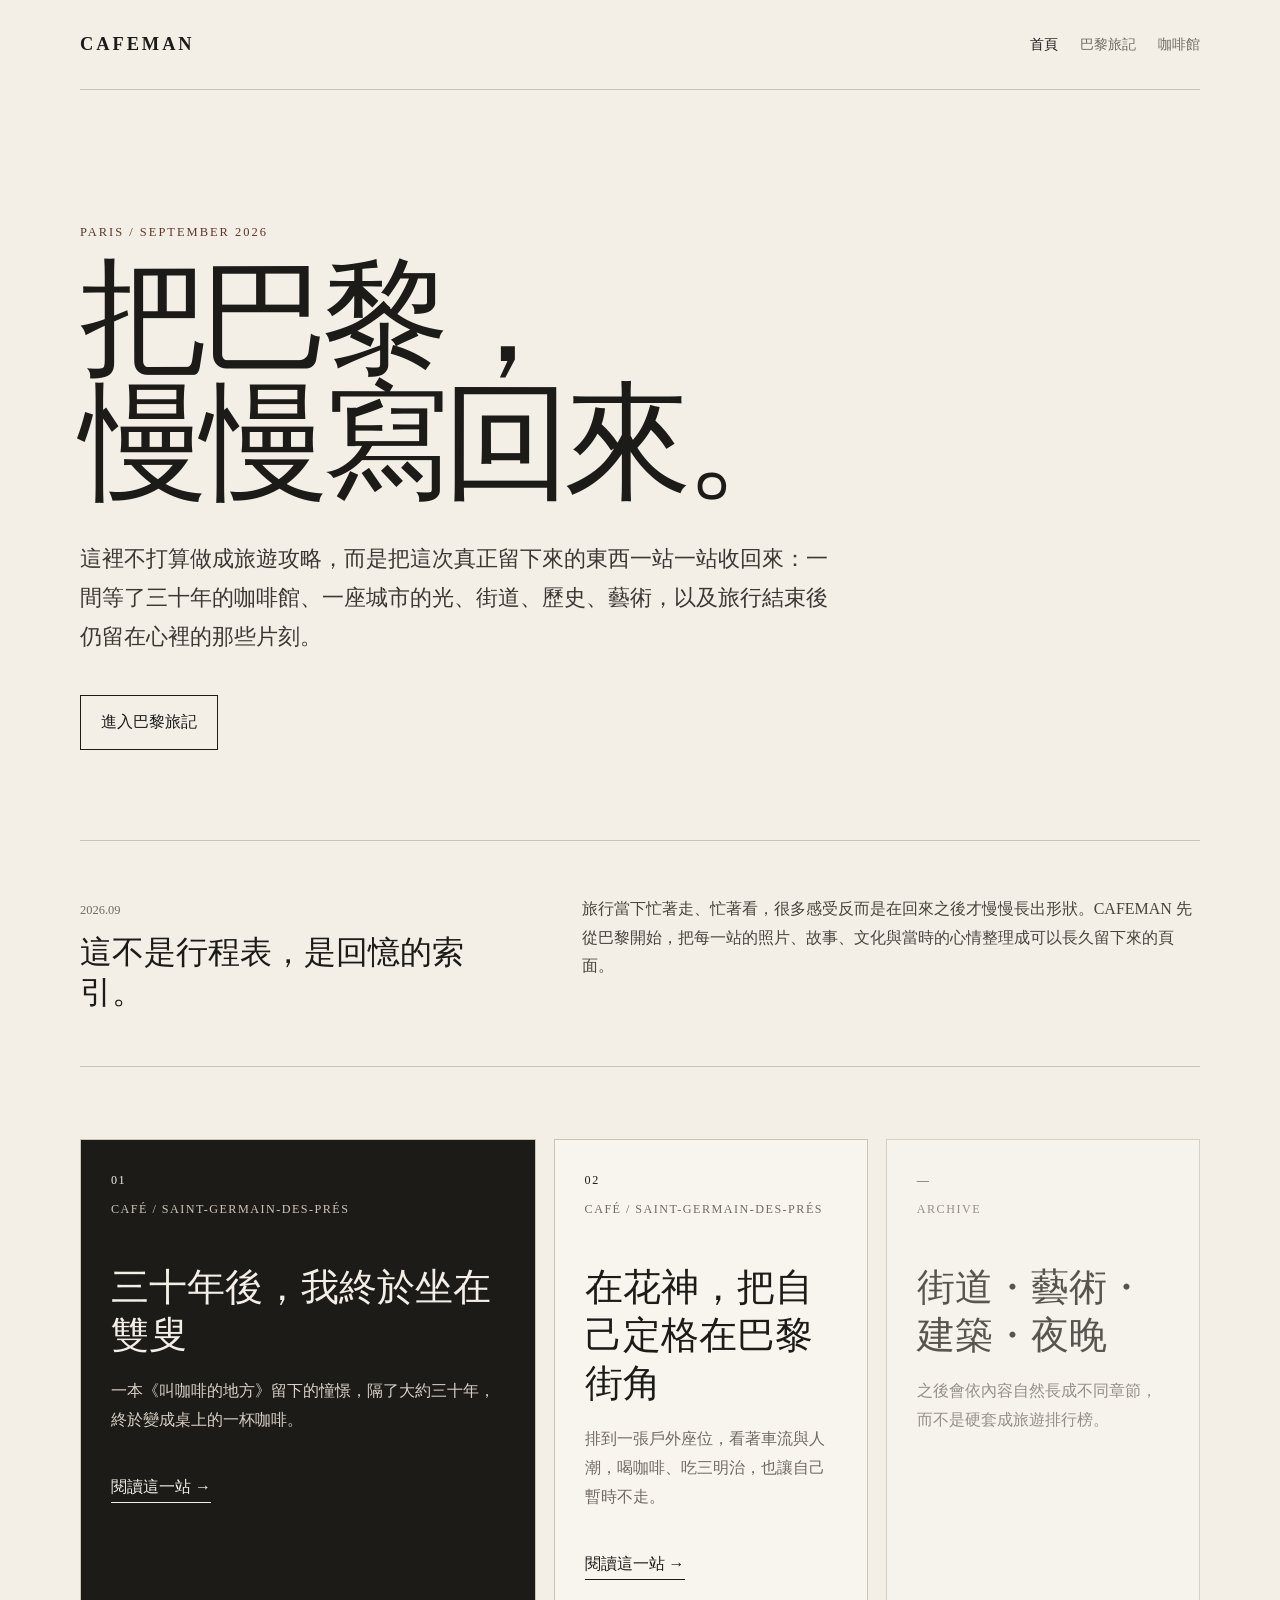
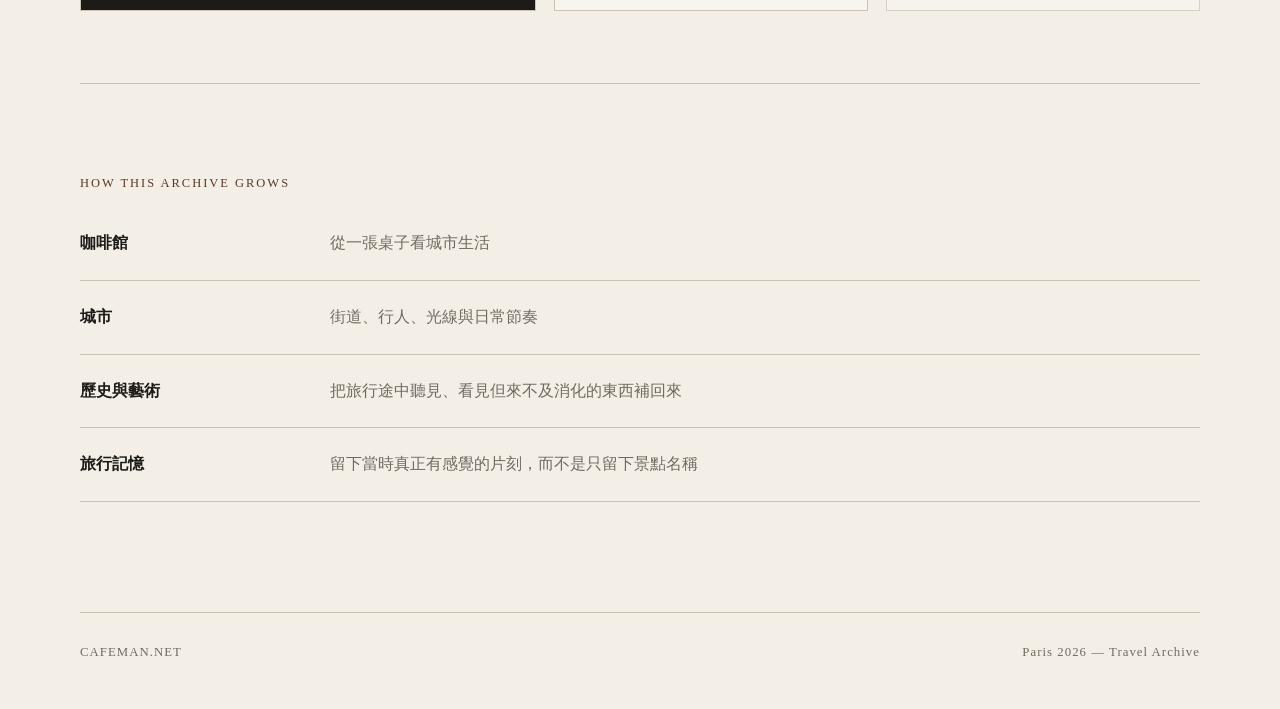
==== index.html @ 371e1c4b "Add Cafe de Flore to home" ====
<!doctype html>
<html lang="zh-Hant">
<head>
  <meta charset="utf-8">
  <meta name="viewport" content="width=device-width,initial-scale=1">
  <meta name="description" content="CAFEMAN｜Paris 2026：把這次巴黎旅程慢慢整理成一座可以回去重看的城市記憶。">
  <title>CAFEMAN｜Paris 2026</title>
  <link rel="stylesheet" href="styles.css">
</head>
<body>
<header class="site-header">
  <a class="brand" href="index.html">CAFEMAN</a>
  <nav>
    <a href="index.html" aria-current="page">首頁</a>
    <a href="paris/index.html">巴黎旅記</a>
    <a href="culture/index.html">咖啡館</a>
  </nav>
</header>

<main>
  <section class="paris-hero">
    <p class="eyebrow">Paris / September 2026</p>
    <h1>把巴黎，<br>慢慢寫回來。</h1>
    <p class="lede">這裡不打算做成旅遊攻略，而是把這次真正留下來的東西一站一站收回來：一間等了三十年的咖啡館、一座城市的光、街道、歷史、藝術，以及旅行結束後仍留在心裡的那些片刻。</p>
    <div class="hero-actions">
      <a class="button" href="paris/index.html">進入巴黎旅記</a>
    </div>
  </section>

  <section class="manifesto">
    <div>
      <span class="section-no">2026.09</span>
      <h2>這不是行程表，是回憶的索引。</h2>
    </div>
    <p>旅行當下忙著走、忙著看，很多感受反而是在回來之後才慢慢長出形狀。CAFEMAN 先從巴黎開始，把每一站的照片、故事、文化與當時的心情整理成可以長久留下來的頁面。</p>
  </section>

  <section class="journey-grid">
    <a class="journey-card featured" href="culture/les-deux-magots/index.html">
      <span class="journey-no">01</span>
      <span class="journey-type">Café / Saint-Germain-des-Prés</span>
      <h3>三十年後，我終於坐在雙叟</h3>
      <p>一本《叫咖啡的地方》留下的憧憬，隔了大約三十年，終於變成桌上的一杯咖啡。</p>
      <span class="journey-link">閱讀這一站 →</span>
    </a>

    <a class="journey-card" href="culture/cafe-de-flore/index.html">
      <span class="journey-no">02</span>
      <span class="journey-type">Café / Saint-Germain-des-Prés</span>
      <h3>在花神，把自己定格在巴黎街角</h3>
      <p>排到一張戶外座位，看著車流與人潮，喝咖啡、吃三明治，也讓自己暫時不走。</p>
      <span class="journey-link">閱讀這一站 →</span>
    </a>

    <div class="journey-card pending">
      <span class="journey-no">—</span>
      <span class="journey-type">Archive</span>
      <h3>街道・藝術・建築・夜晚</h3>
      <p>之後會依內容自然長成不同章節，而不是硬套成旅遊排行榜。</p>
    </div>
  </section>

  <section class="paris-index-preview">
    <p class="eyebrow">How this archive grows</p>
    <div class="preview-row">
      <strong>咖啡館</strong><span>從一張桌子看城市生活</span>
    </div>
    <div class="preview-row">
      <strong>城市</strong><span>街道、行人、光線與日常節奏</span>
    </div>
    <div class="preview-row">
      <strong>歷史與藝術</strong><span>把旅行途中聽見、看見但來不及消化的東西補回來</span>
    </div>
    <div class="preview-row">
      <strong>旅行記憶</strong><span>留下當時真正有感覺的片刻，而不是只留下景點名稱</span>
    </div>
  </section>
</main>

<footer>
  <span>CAFEMAN.NET</span>
  <span>Paris 2026 — Travel Archive</span>
</footer>
</body>
</html>
---- styles.css ----
:root{
  --paper:#f3efe7;
  --ink:#1d1b18;
  --soft:#716b62;
  --line:#cbc3b6;
  --accent:#5b3827;
  --card:#f8f5ef;
  --max:1120px;
}
*{box-sizing:border-box}
html{scroll-behavior:smooth}
body{
  margin:0;
  background:var(--paper);
  color:var(--ink);
  font-family:"Noto Serif TC","PingFang TC","Microsoft JhengHei",serif;
  line-height:1.8;
}
a{color:inherit}
.site-header{
  width:min(calc(100% - 40px),var(--max));
  margin:0 auto;
  padding:28px 0;
  display:flex;
  justify-content:space-between;
  align-items:center;
  border-bottom:1px solid var(--line);
}
.brand{
  font-family:Georgia,"Times New Roman",serif;
  font-weight:700;
  letter-spacing:.16em;
  text-decoration:none;
  font-size:1.15rem;
}
nav{display:flex;gap:22px;flex-wrap:wrap}
nav a{
  color:var(--soft);
  text-decoration:none;
  font-size:.9rem;
}
nav a:hover,nav a[aria-current="page"]{color:var(--ink)}
main{
  width:min(calc(100% - 40px),var(--max));
  margin:0 auto;
}
.hero,.page-intro{
  padding:110px 0 92px;
  max-width:880px;
}
.eyebrow,.kicker{
  font-family:Georgia,"Times New Roman",serif;
  text-transform:uppercase;
  letter-spacing:.16em;
  font-size:.78rem;
  color:var(--accent);
}
h1,h2,h3{font-weight:500;line-height:1.25;margin-top:0}
h1{font-size:clamp(3rem,8vw,6.8rem);letter-spacing:-.04em;margin-bottom:28px}
.page-intro h1{font-size:clamp(2.8rem,7vw,5.6rem)}
.lede{
  max-width:760px;
  font-size:clamp(1.05rem,2vw,1.35rem);
  color:#3b3732;
}
.hero-actions{margin-top:38px}
.button{
  display:inline-block;
  padding:12px 20px;
  border:1px solid var(--ink);
  text-decoration:none;
  transition:.2s ease;
}
.button:hover{background:var(--ink);color:var(--paper)}
.manifesto{
  border-top:1px solid var(--line);
  border-bottom:1px solid var(--line);
  padding:54px 0;
  display:grid;
  grid-template-columns:1fr 1.4fr;
  gap:60px;
  align-items:start;
}
.section-no{font-family:Georgia,serif;color:var(--soft);font-size:.78rem}
.manifesto h2{font-size:2rem;margin:.5rem 0 0}
.manifesto p{margin:0;color:#49443e}
.feature-grid{
  display:grid;
  grid-template-columns:repeat(3,1fr);
  gap:18px;
  padding:64px 0 100px;
}
.feature{
  background:var(--card);
  border:1px solid var(--line);
  padding:30px;
  min-height:260px;
}
.feature h3{font-size:1.6rem}
.feature p{color:var(--soft)}
.feature a{text-decoration:none;border-bottom:1px solid currentColor}
.feature.muted{opacity:.68}
.journal-note{
  border-left:3px solid var(--accent);
  padding:4px 0 4px 22px;
  max-width:860px;
  margin-bottom:54px;
  color:#49443e;
}
.visit-list{border-top:1px solid var(--line)}
.visit-card{
  padding:46px 0;
  border-bottom:1px solid var(--line);
}
.visit-meta,.visit-details{
  display:flex;
  gap:18px;
  flex-wrap:wrap;
  color:var(--soft);
  font-size:.82rem;
  letter-spacing:.04em;
}
.visit-card h2{
  max-width:850px;
  font-size:clamp(1.8rem,4vw,3rem);
  margin:15px 0 14px;
}
.visit-card>p{max-width:760px;color:#45403a}
.visit-details{margin-top:22px}
.article-template{padding:90px 0}
.article-template h2{font-size:2.4rem;max-width:700px}
.template-grid{
  margin-top:34px;
  display:grid;
  grid-template-columns:repeat(3,1fr);
  gap:1px;
  background:var(--line);
  border:1px solid var(--line);
}
.template-grid>div{
  background:var(--paper);
  padding:24px;
  display:flex;
  flex-direction:column;
  gap:8px;
}
.template-grid span{color:var(--soft);font-size:.92rem}
footer{
  width:min(calc(100% - 40px),var(--max));
  margin:0 auto;
  border-top:1px solid var(--line);
  padding:28px 0 45px;
  display:flex;
  justify-content:space-between;
  color:var(--soft);
  font-size:.8rem;
  letter-spacing:.08em;
}
@media(max-width:760px){
  .site-header{align-items:flex-start;gap:18px;flex-direction:column}
  nav{gap:14px}
  .hero,.page-intro{padding:72px 0 58px}
  .manifesto{grid-template-columns:1fr;gap:22px}
  .feature-grid,.template-grid{grid-template-columns:1fr}
  footer{gap:10px;flex-direction:column}
}
/* Longform café stories */
.featured-visit h2 a{text-decoration:none}
.read-more{display:inline-block;margin-top:20px;text-decoration:none;border-bottom:1px solid currentColor}
.article-main{max-width:var(--max)}
.longform{padding-bottom:80px}
.article-hero{padding:90px 0 54px;max-width:900px}
.article-hero h1{font-size:clamp(3rem,8vw,6rem);margin:8px 0 26px}
.article-deck{font-size:clamp(1.1rem,2.4vw,1.5rem);max-width:780px;color:#3d3832}
.article-meta{display:flex;gap:18px;flex-wrap:wrap;color:var(--soft);font-size:.82rem;margin-top:28px}
.article-photo{margin:42px 0}
.article-photo img{width:100%;display:block;border:1px solid var(--line);background:#ddd8cf}
.hero-photo{max-width:820px}
.coffee-photo{max-width:620px;margin-left:auto;margin-right:auto}
.article-photo figcaption{font-size:.82rem;color:var(--soft);margin-top:10px}
.article-body{max-width:760px;margin:0 auto;padding:40px 0}
.article-body p{font-size:1.08rem;margin:0 0 1.6em}
.article-body .dropcap:first-letter{float:left;font-size:4.5rem;line-height:.78;padding:.12em .12em 0 0;font-family:Georgia,serif;color:var(--accent)}
.article-body h2{font-size:clamp(2rem,4vw,3rem);margin:2.3em 0 .7em}
.article-body blockquote{margin:56px 0;padding:24px 0;border-top:1px solid var(--line);border-bottom:1px solid var(--line)}
.article-body blockquote p{font-size:clamp(1.5rem,4vw,2.4rem);line-height:1.45;margin:0;color:var(--accent)}
.closing{margin-top:58px!important;padding-top:34px;border-top:1px solid var(--line);font-size:1.18rem!important}
.place-note{max-width:900px;margin:50px auto 0;padding:34px;border:1px solid var(--line);background:var(--card)}
.place-note-grid{display:grid;grid-template-columns:repeat(2,1fr);gap:1px;background:var(--line);border:1px solid var(--line);margin-top:20px}
.place-note-grid>div{background:var(--card);padding:18px;display:flex;flex-direction:column;gap:5px}
.place-note-grid span,.source-note{color:var(--soft);font-size:.88rem}
.article-nav{max-width:900px;margin:42px auto 0}
.article-nav a{text-decoration:none;border-bottom:1px solid currentColor}
@media(max-width:760px){
 .article-hero{padding:64px 0 38px}
 .article-body{padding-top:18px}
 .place-note{padding:22px}
 .place-note-grid{grid-template-columns:1fr}
}

/* Paris 2026 travel archive */
.paris-hero{padding:118px 0 90px;max-width:960px}
.paris-hero h1{font-size:clamp(3.6rem,10vw,8rem);line-height:.98;letter-spacing:-.055em;margin:10px 0 34px}
.journey-grid{display:grid;grid-template-columns:1.45fr 1fr 1fr;gap:18px;padding:72px 0}
.journey-card{display:block;min-height:330px;padding:30px;border:1px solid var(--line);background:var(--card);text-decoration:none}
.journey-card.featured{background:var(--ink);color:var(--paper)}
.journey-card.pending{opacity:.72}
.journey-no,.journey-type{display:block;font-size:.76rem;letter-spacing:.12em;text-transform:uppercase}
.journey-type{margin-top:8px;color:var(--soft)}
.journey-card.featured .journey-type{color:#cfc6b9}
.journey-card h3{font-size:clamp(1.7rem,3vw,2.65rem);margin:42px 0 18px}
.journey-card p{color:var(--soft)}
.journey-card.featured p{color:#d9d1c6}
.journey-link{display:inline-block;margin-top:22px;border-bottom:1px solid currentColor}
.paris-index-preview{padding:76px 0 110px;border-top:1px solid var(--line)}
.preview-row{display:grid;grid-template-columns:220px 1fr;gap:30px;padding:22px 0;border-bottom:1px solid var(--line)}
.preview-row span{color:var(--soft)}
.trip-note{display:grid;grid-template-columns:180px 1fr;gap:36px;padding:34px 0 58px;border-top:1px solid var(--line)}
.trip-year{font:700 3rem/1 Georgia,serif;color:var(--accent)}
.trip-note p{margin:0;max-width:700px;color:#49443e}
.paris-stops{border-top:1px solid var(--line)}
.stop-card{padding:52px 0;border-bottom:1px solid var(--line)}
.stop-card.waiting{opacity:.62}
.stop-topline,.stop-tags{display:flex;gap:16px;flex-wrap:wrap;color:var(--soft);font-size:.78rem;letter-spacing:.08em}
.stop-card h2{font-size:clamp(2rem,5vw,4rem);margin:18px 0}
.stop-card h2 a{text-decoration:none}
.stop-card p{max-width:760px;color:#49443e}
.stop-tags{margin-top:22px}
.archive-axis{padding:90px 0}
.axis-grid{margin-top:30px;display:grid;grid-template-columns:repeat(2,1fr);gap:1px;background:var(--line);border:1px solid var(--line)}
.axis-grid>div{background:var(--paper);padding:26px;display:flex;flex-direction:column;gap:9px}
.axis-grid span{color:var(--soft);font-size:.92rem}
.article-nav{display:flex;justify-content:space-between;gap:20px;flex-wrap:wrap}
@media(max-width:760px){
 .paris-hero{padding:76px 0 58px}
 .journey-grid{grid-template-columns:1fr}
 .journey-card{min-height:auto}
 .preview-row,.trip-note{grid-template-columns:1fr;gap:8px}
 .axis-grid{grid-template-columns:1fr}
}

/* Les Deux Magots — editorial photo essay */
.story-hero{margin:18px 0 74px}
.story-hero img,.story-photo img,.story-pair img{
  width:100%;
  display:block;
  border:1px solid var(--line);
  background:#ddd8cf;
}
.story-hero img{aspect-ratio:16/9;object-fit:cover}
.story-hero figcaption,.story-photo figcaption,.story-pair figcaption{
  margin-top:10px;
  color:var(--soft);
  font-size:.82rem;
  line-height:1.65;
}
.story-photo{margin:58px -70px}
.story-photo.centered{max-width:800px;margin:58px auto}
.story-photo.portrait{max-width:590px;margin:58px auto}
.story-pair{
  display:grid;
  grid-template-columns:1fr 1fr;
  gap:20px;
  margin:62px -110px;
}
.story-pair figure{margin:0}
.story-pair img{height:100%;max-height:620px;object-fit:cover}
@media(max-width:980px){
  .story-photo,.story-pair{margin-left:0;margin-right:0}
}
@media(max-width:760px){
  .story-hero{margin:8px 0 48px}
  .story-hero img{aspect-ratio:auto}
  .story-photo,.story-photo.centered,.story-photo.portrait{margin:42px 0;max-width:none}
  .story-pair{grid-template-columns:1fr;gap:34px;margin:46px 0}
  .story-pair img{height:auto;max-height:none}
}
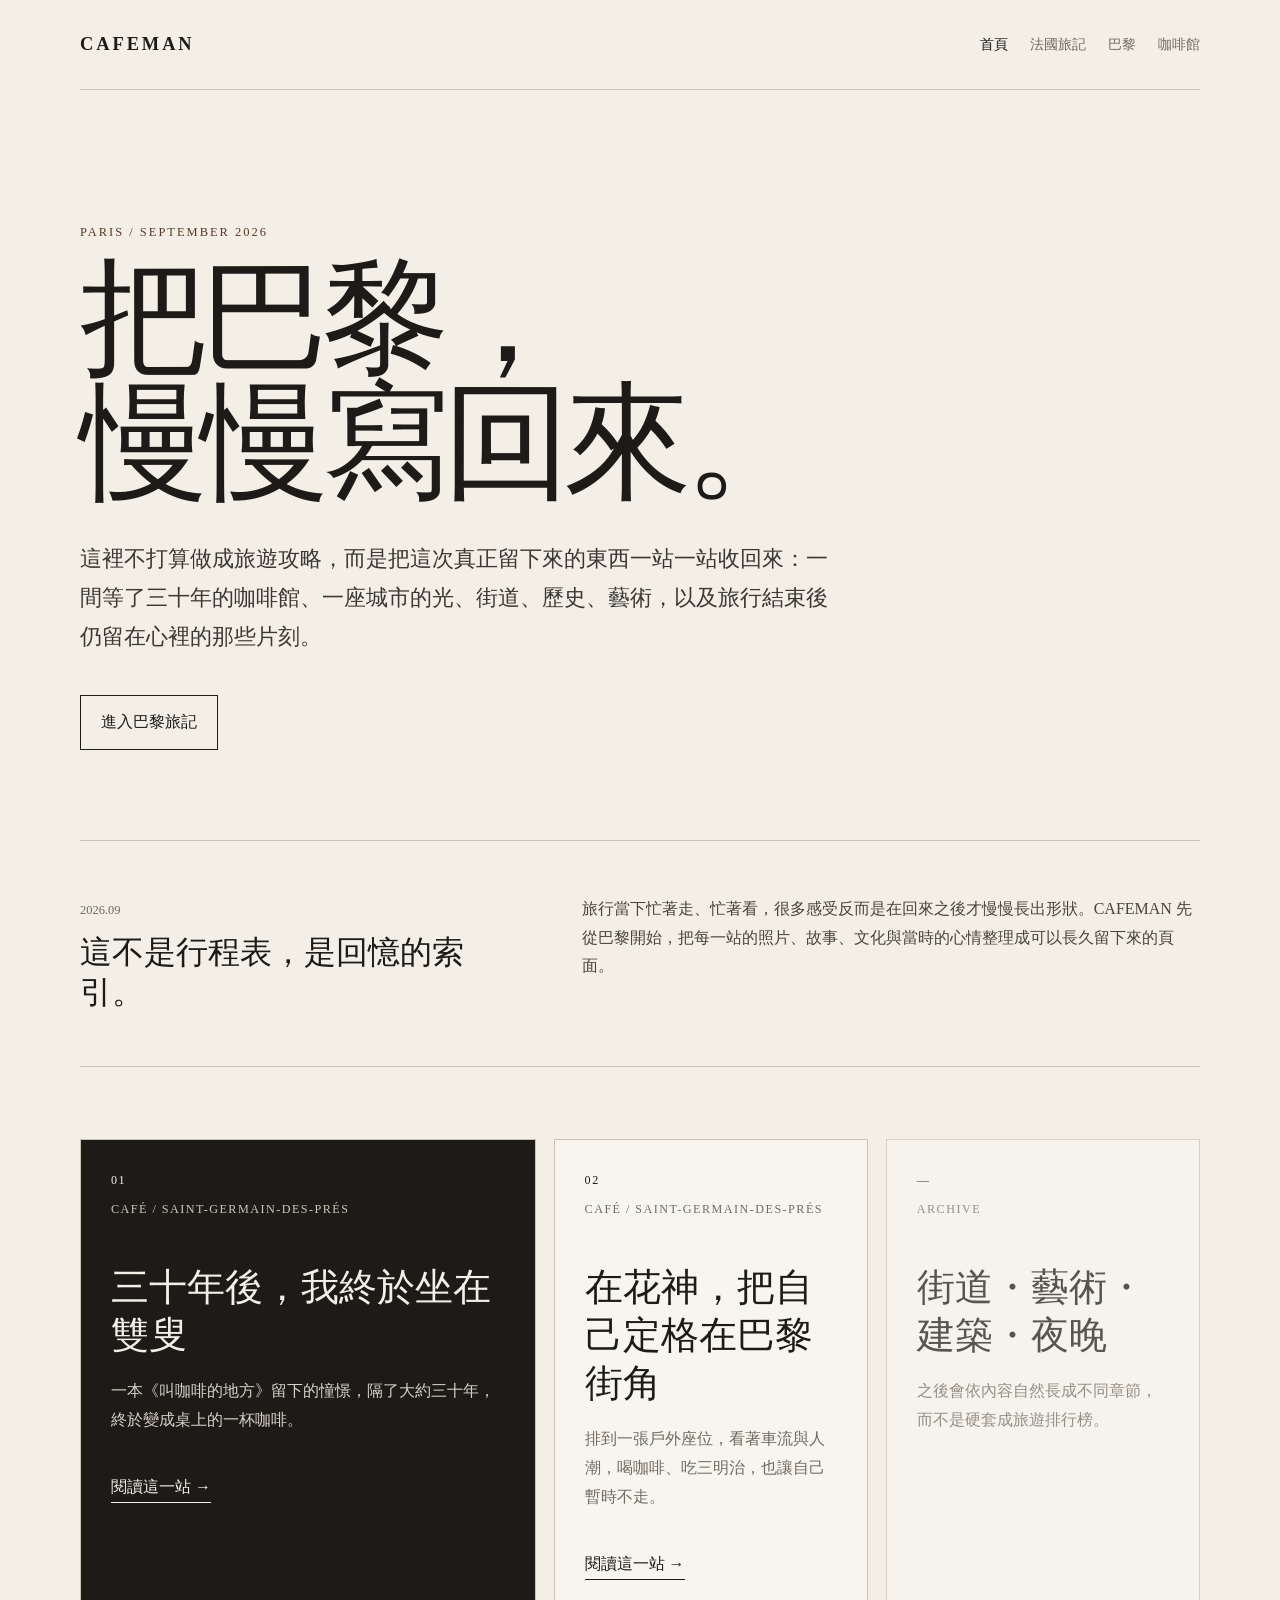
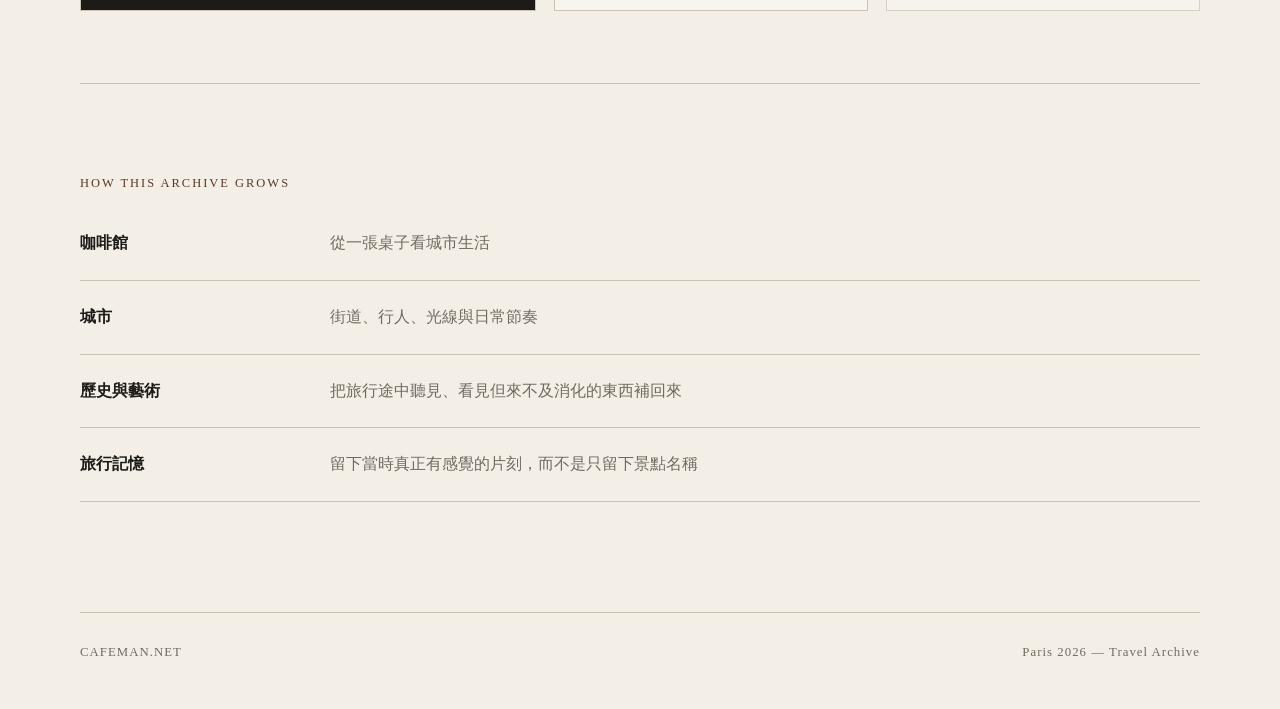
==== commit 14ec8ce9: "Add France travel navigation" ====
--- a/index.html
+++ b/index.html
@@ -12,7 +12,8 @@
   <a class="brand" href="index.html">CAFEMAN</a>
   <nav>
     <a href="index.html" aria-current="page">首頁</a>
-    <a href="paris/index.html">巴黎旅記</a>
+    <a href="france/index.html">法國旅記</a>
+    <a href="paris/index.html">巴黎</a>
     <a href="culture/index.html">咖啡館</a>
   </nav>
 </header>
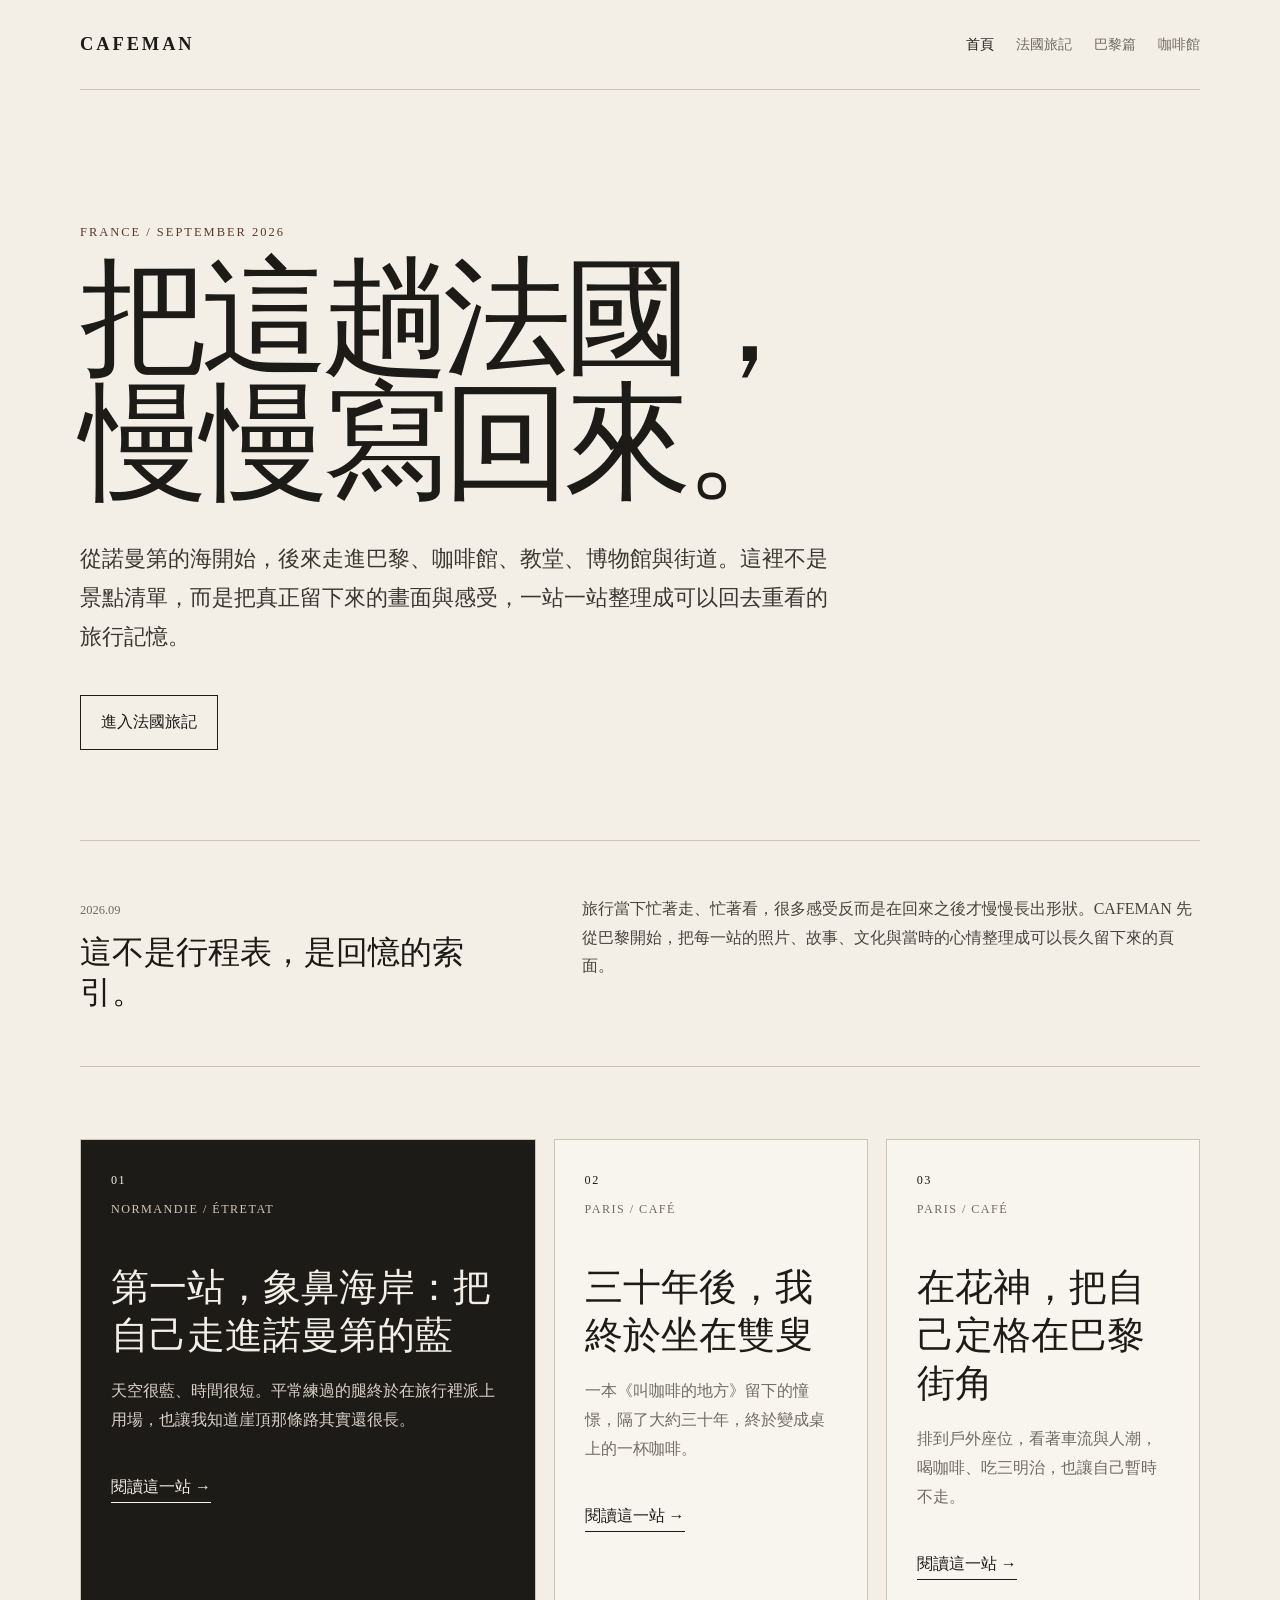
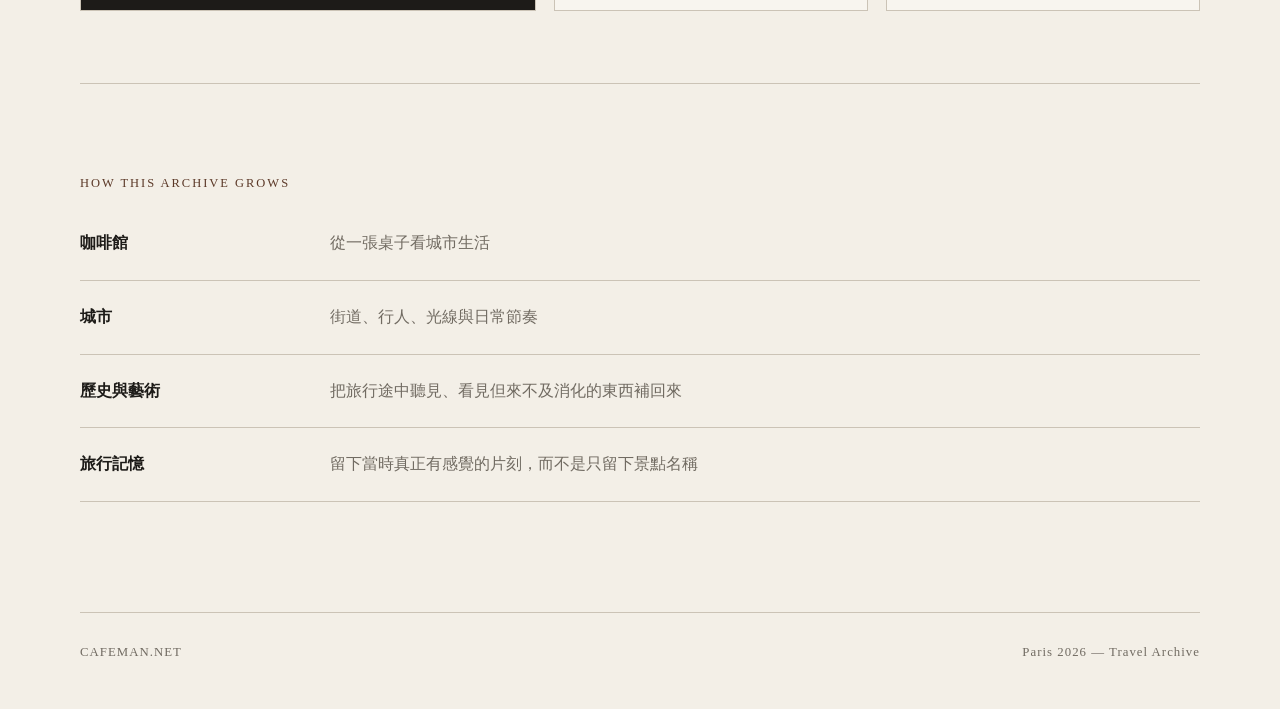
==== commit 6703ff4a: "Refocus home on France 2026 archive" ====
--- a/index.html
+++ b/index.html
@@ -3,8 +3,8 @@
 <head>
   <meta charset="utf-8">
   <meta name="viewport" content="width=device-width,initial-scale=1">
-  <meta name="description" content="CAFEMAN｜Paris 2026：把這次巴黎旅程慢慢整理成一座可以回去重看的城市記憶。">
-  <title>CAFEMAN｜Paris 2026</title>
+  <meta name="description" content="CAFEMAN｜France 2026：從諾曼第到巴黎，把這趟法國旅行的景色、咖啡館、歷史與心情一站一站寫回來。">
+  <title>CAFEMAN｜France 2026</title>
   <link rel="stylesheet" href="styles.css">
 </head>
 <body>
@@ -13,18 +13,18 @@
   <nav>
     <a href="index.html" aria-current="page">首頁</a>
     <a href="france/index.html">法國旅記</a>
-    <a href="paris/index.html">巴黎</a>
+    <a href="paris/index.html">巴黎篇</a>
     <a href="culture/index.html">咖啡館</a>
   </nav>
 </header>
 
 <main>
   <section class="paris-hero">
-    <p class="eyebrow">Paris / September 2026</p>
-    <h1>把巴黎，<br>慢慢寫回來。</h1>
-    <p class="lede">這裡不打算做成旅遊攻略，而是把這次真正留下來的東西一站一站收回來：一間等了三十年的咖啡館、一座城市的光、街道、歷史、藝術，以及旅行結束後仍留在心裡的那些片刻。</p>
+    <p class="eyebrow">France / September 2026</p>
+    <h1>把這趟法國，<br>慢慢寫回來。</h1>
+    <p class="lede">從諾曼第的海開始，後來走進巴黎、咖啡館、教堂、博物館與街道。這裡不是景點清單，而是把真正留下來的畫面與感受，一站一站整理成可以回去重看的旅行記憶。</p>
     <div class="hero-actions">
-      <a class="button" href="paris/index.html">進入巴黎旅記</a>
+      <a class="button" href="france/index.html">進入法國旅記</a>
     </div>
   </section>
 
@@ -37,28 +37,29 @@
   </section>
 
   <section class="journey-grid">
-    <a class="journey-card featured" href="culture/les-deux-magots/index.html">
+    <a class="journey-card featured" href="france/etretat/index.html">
       <span class="journey-no">01</span>
-      <span class="journey-type">Café / Saint-Germain-des-Prés</span>
+      <span class="journey-type">Normandie / Étretat</span>
+      <h3>第一站，象鼻海岸：把自己走進諾曼第的藍</h3>
+      <p>天空很藍、時間很短。平常練過的腿終於在旅行裡派上用場，也讓我知道崖頂那條路其實還很長。</p>
+      <span class="journey-link">閱讀這一站 →</span>
+    </a>
+
+    <a class="journey-card" href="culture/les-deux-magots/index.html">
+      <span class="journey-no">02</span>
+      <span class="journey-type">Paris / Café</span>
       <h3>三十年後，我終於坐在雙叟</h3>
       <p>一本《叫咖啡的地方》留下的憧憬，隔了大約三十年，終於變成桌上的一杯咖啡。</p>
       <span class="journey-link">閱讀這一站 →</span>
     </a>
 
     <a class="journey-card" href="culture/cafe-de-flore/index.html">
-      <span class="journey-no">02</span>
-      <span class="journey-type">Café / Saint-Germain-des-Prés</span>
+      <span class="journey-no">03</span>
+      <span class="journey-type">Paris / Café</span>
       <h3>在花神，把自己定格在巴黎街角</h3>
-      <p>排到一張戶外座位，看著車流與人潮，喝咖啡、吃三明治，也讓自己暫時不走。</p>
+      <p>排到戶外座位，看著車流與人潮，喝咖啡、吃三明治，也讓自己暫時不走。</p>
       <span class="journey-link">閱讀這一站 →</span>
     </a>
-
-    <div class="journey-card pending">
-      <span class="journey-no">—</span>
-      <span class="journey-type">Archive</span>
-      <h3>街道・藝術・建築・夜晚</h3>
-      <p>之後會依內容自然長成不同章節，而不是硬套成旅遊排行榜。</p>
-    </div>
   </section>
 
   <section class="paris-index-preview">
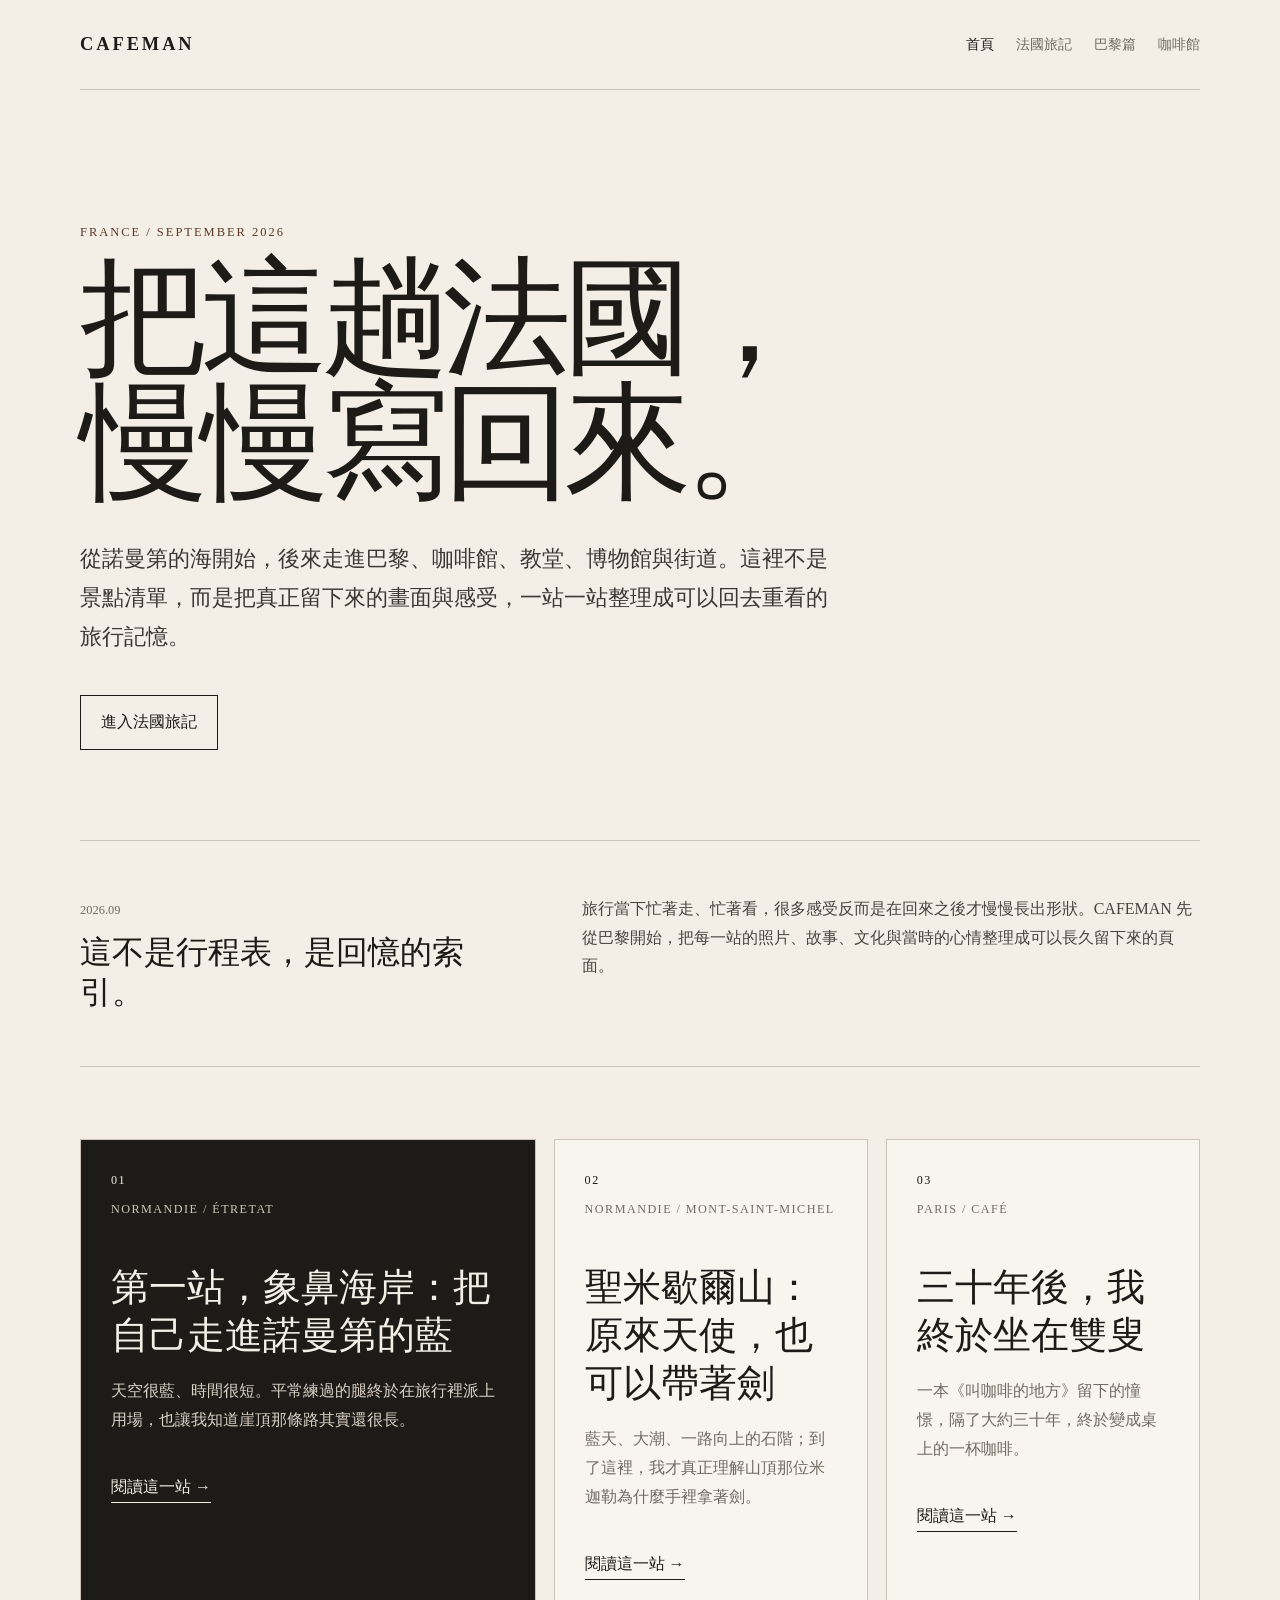
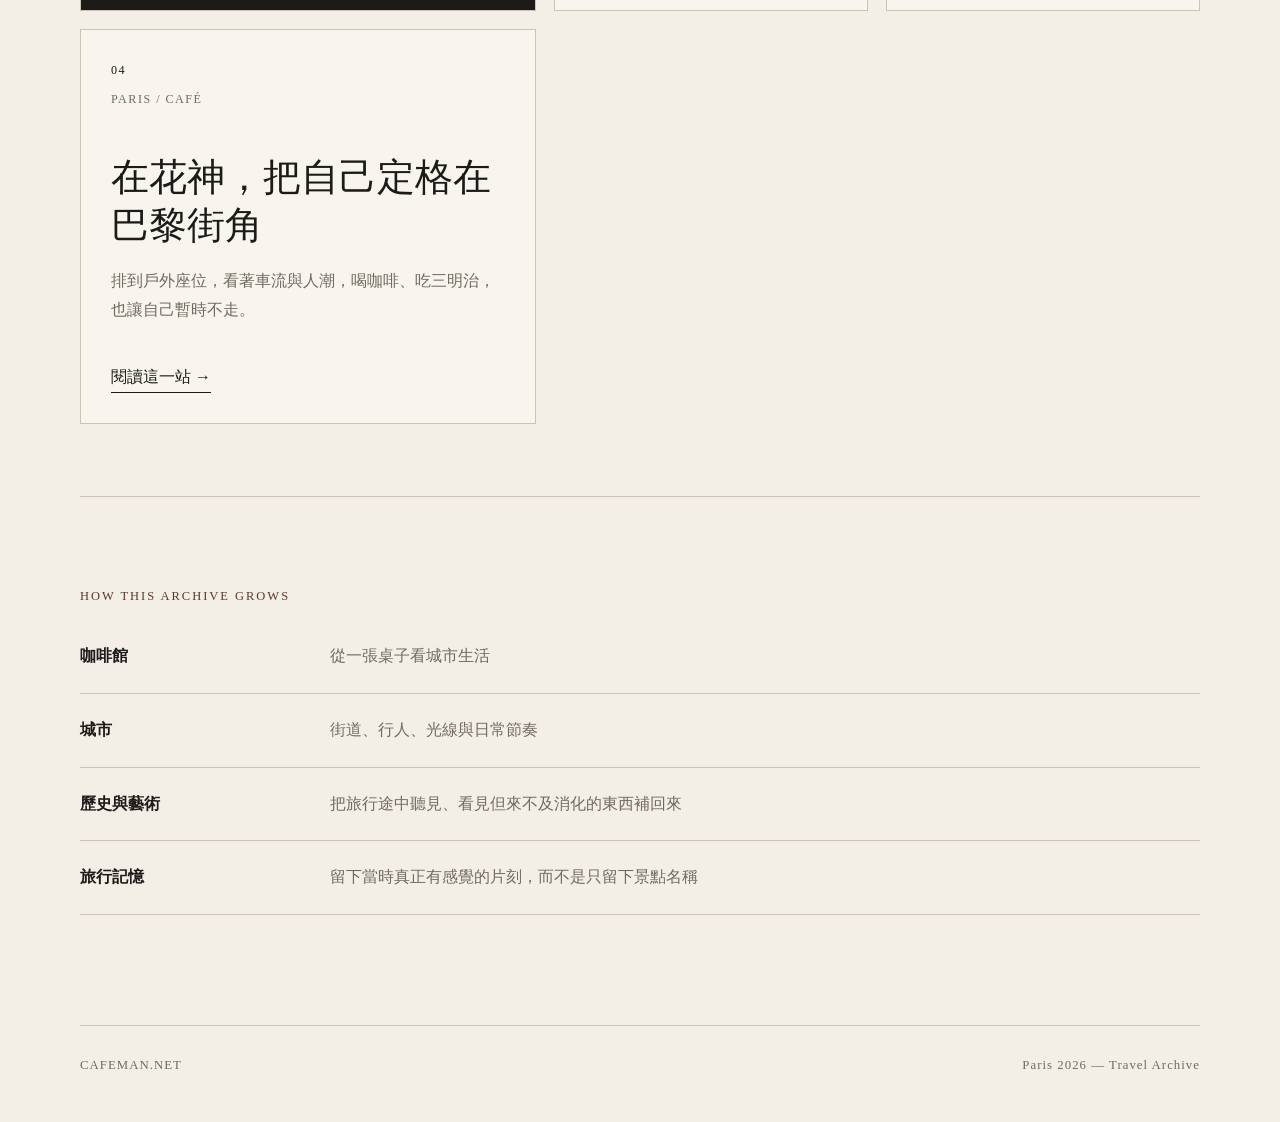
==== commit d3e56df7: "Add Mont Saint-Michel to home" ====
--- a/index.html
+++ b/index.html
@@ -45,8 +45,16 @@
       <span class="journey-link">閱讀這一站 →</span>
     </a>
 
+    <a class="journey-card" href="france/mont-saint-michel/index.html">
+      <span class="journey-no">02</span>
+      <span class="journey-type">Normandie / Mont-Saint-Michel</span>
+      <h3>聖米歇爾山：原來天使，也可以帶著劍</h3>
+      <p>藍天、大潮、一路向上的石階；到了這裡，我才真正理解山頂那位米迦勒為什麼手裡拿著劍。</p>
+      <span class="journey-link">閱讀這一站 →</span>
+    </a>
+
     <a class="journey-card" href="culture/les-deux-magots/index.html">
-      <span class="journey-no">02</span>
+      <span class="journey-no">03</span>
       <span class="journey-type">Paris / Café</span>
       <h3>三十年後，我終於坐在雙叟</h3>
       <p>一本《叫咖啡的地方》留下的憧憬，隔了大約三十年，終於變成桌上的一杯咖啡。</p>
@@ -54,7 +62,7 @@
     </a>
 
     <a class="journey-card" href="culture/cafe-de-flore/index.html">
-      <span class="journey-no">03</span>
+      <span class="journey-no">04</span>
       <span class="journey-type">Paris / Café</span>
       <h3>在花神，把自己定格在巴黎街角</h3>
       <p>排到戶外座位，看著車流與人潮，喝咖啡、吃三明治，也讓自己暫時不走。</p>
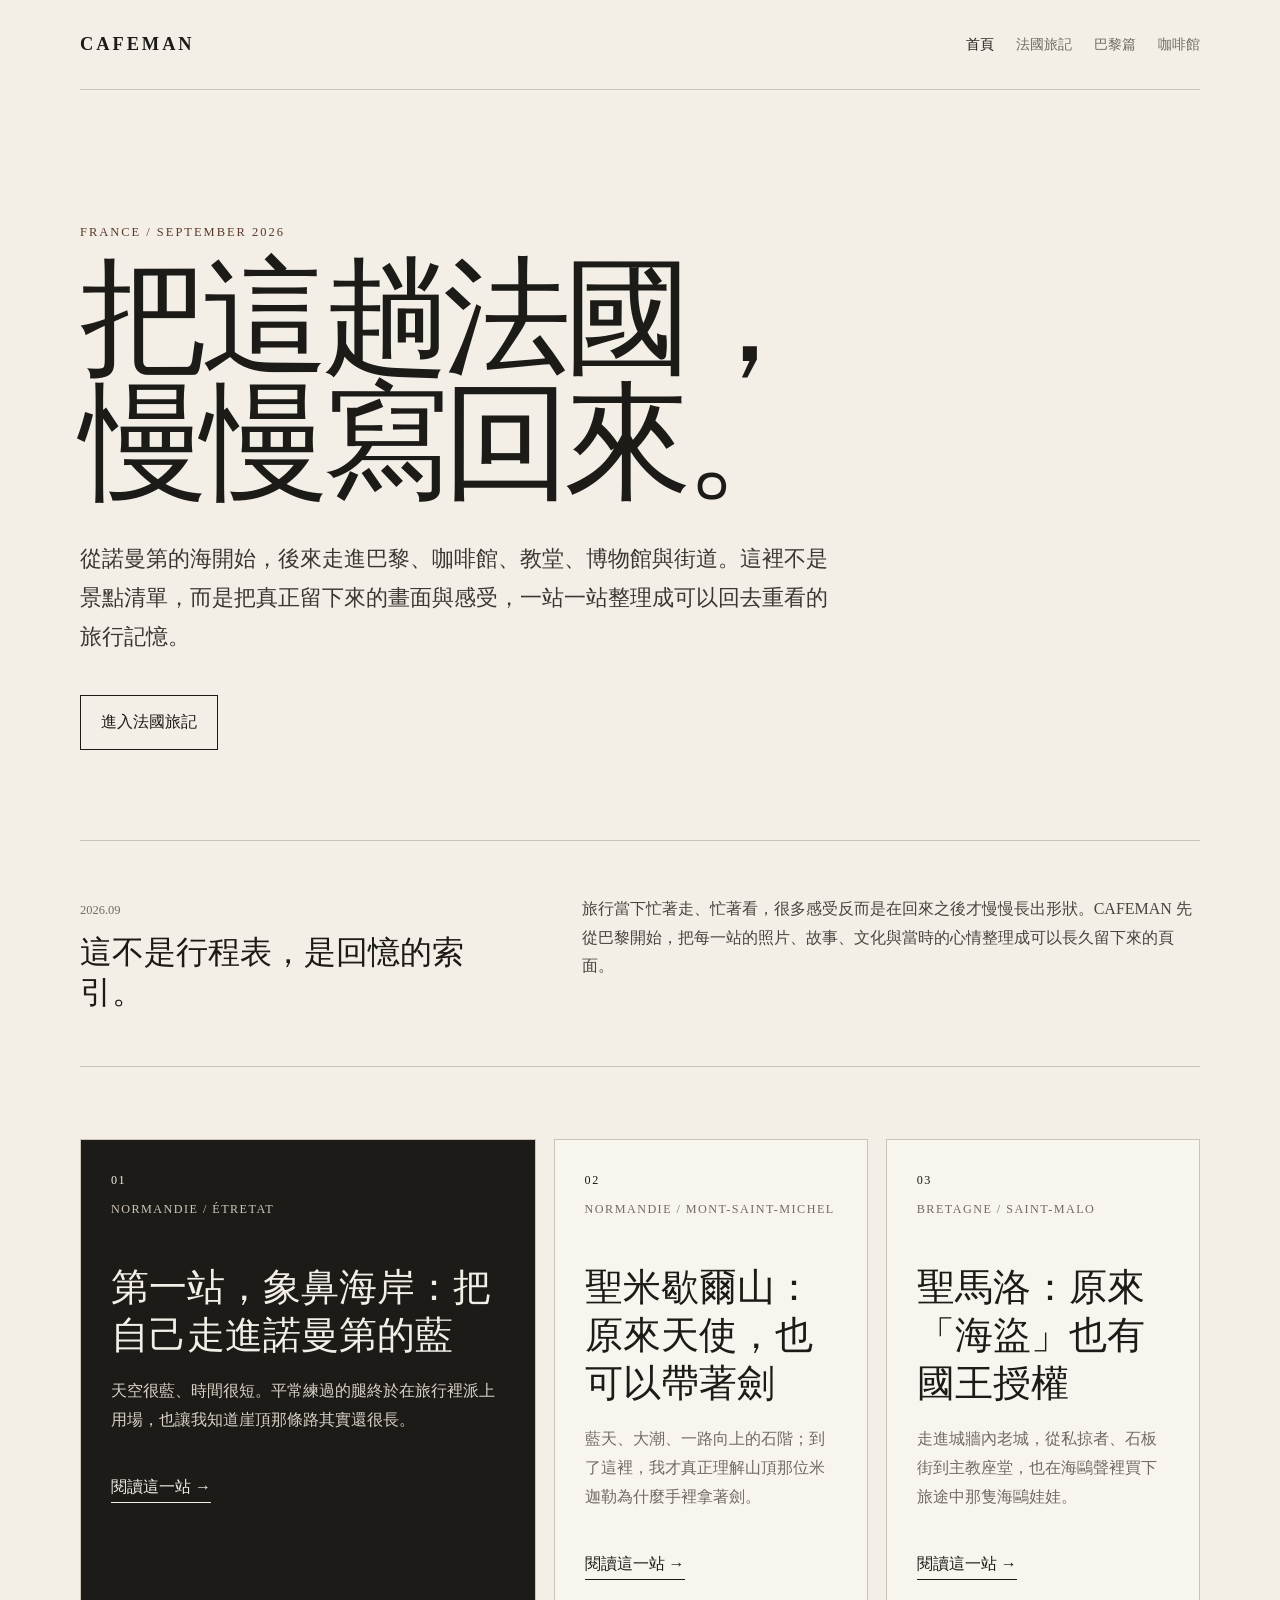
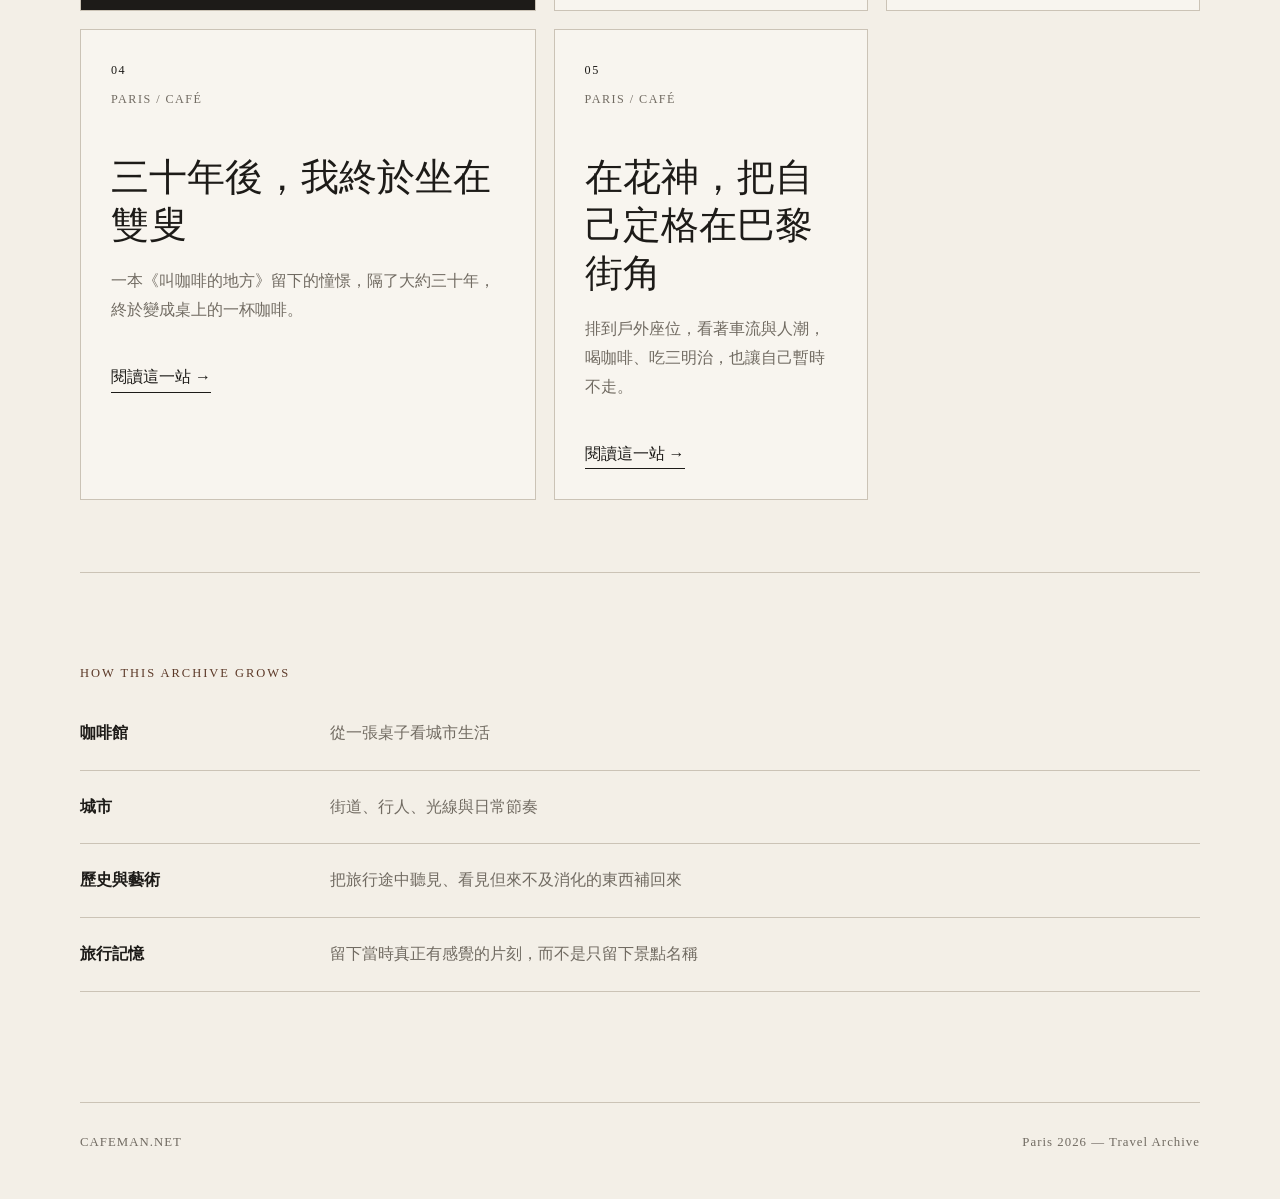
==== commit 6526a27e: "Add Saint-Malo to home" ====
--- a/index.html
+++ b/index.html
@@ -53,8 +53,16 @@
       <span class="journey-link">閱讀這一站 →</span>
     </a>
 
+    <a class="journey-card" href="france/saint-malo/index.html">
+      <span class="journey-no">03</span>
+      <span class="journey-type">Bretagne / Saint-Malo</span>
+      <h3>聖馬洛：原來「海盜」也有國王授權</h3>
+      <p>走進城牆內老城，從私掠者、石板街到主教座堂，也在海鷗聲裡買下旅途中那隻海鷗娃娃。</p>
+      <span class="journey-link">閱讀這一站 →</span>
+    </a>
+
     <a class="journey-card" href="culture/les-deux-magots/index.html">
-      <span class="journey-no">03</span>
+      <span class="journey-no">04</span>
       <span class="journey-type">Paris / Café</span>
       <h3>三十年後，我終於坐在雙叟</h3>
       <p>一本《叫咖啡的地方》留下的憧憬，隔了大約三十年，終於變成桌上的一杯咖啡。</p>
@@ -62,7 +70,7 @@
     </a>
 
     <a class="journey-card" href="culture/cafe-de-flore/index.html">
-      <span class="journey-no">04</span>
+      <span class="journey-no">05</span>
       <span class="journey-type">Paris / Café</span>
       <h3>在花神，把自己定格在巴黎街角</h3>
       <p>排到戶外座位，看著車流與人潮，喝咖啡、吃三明治，也讓自己暫時不走。</p>
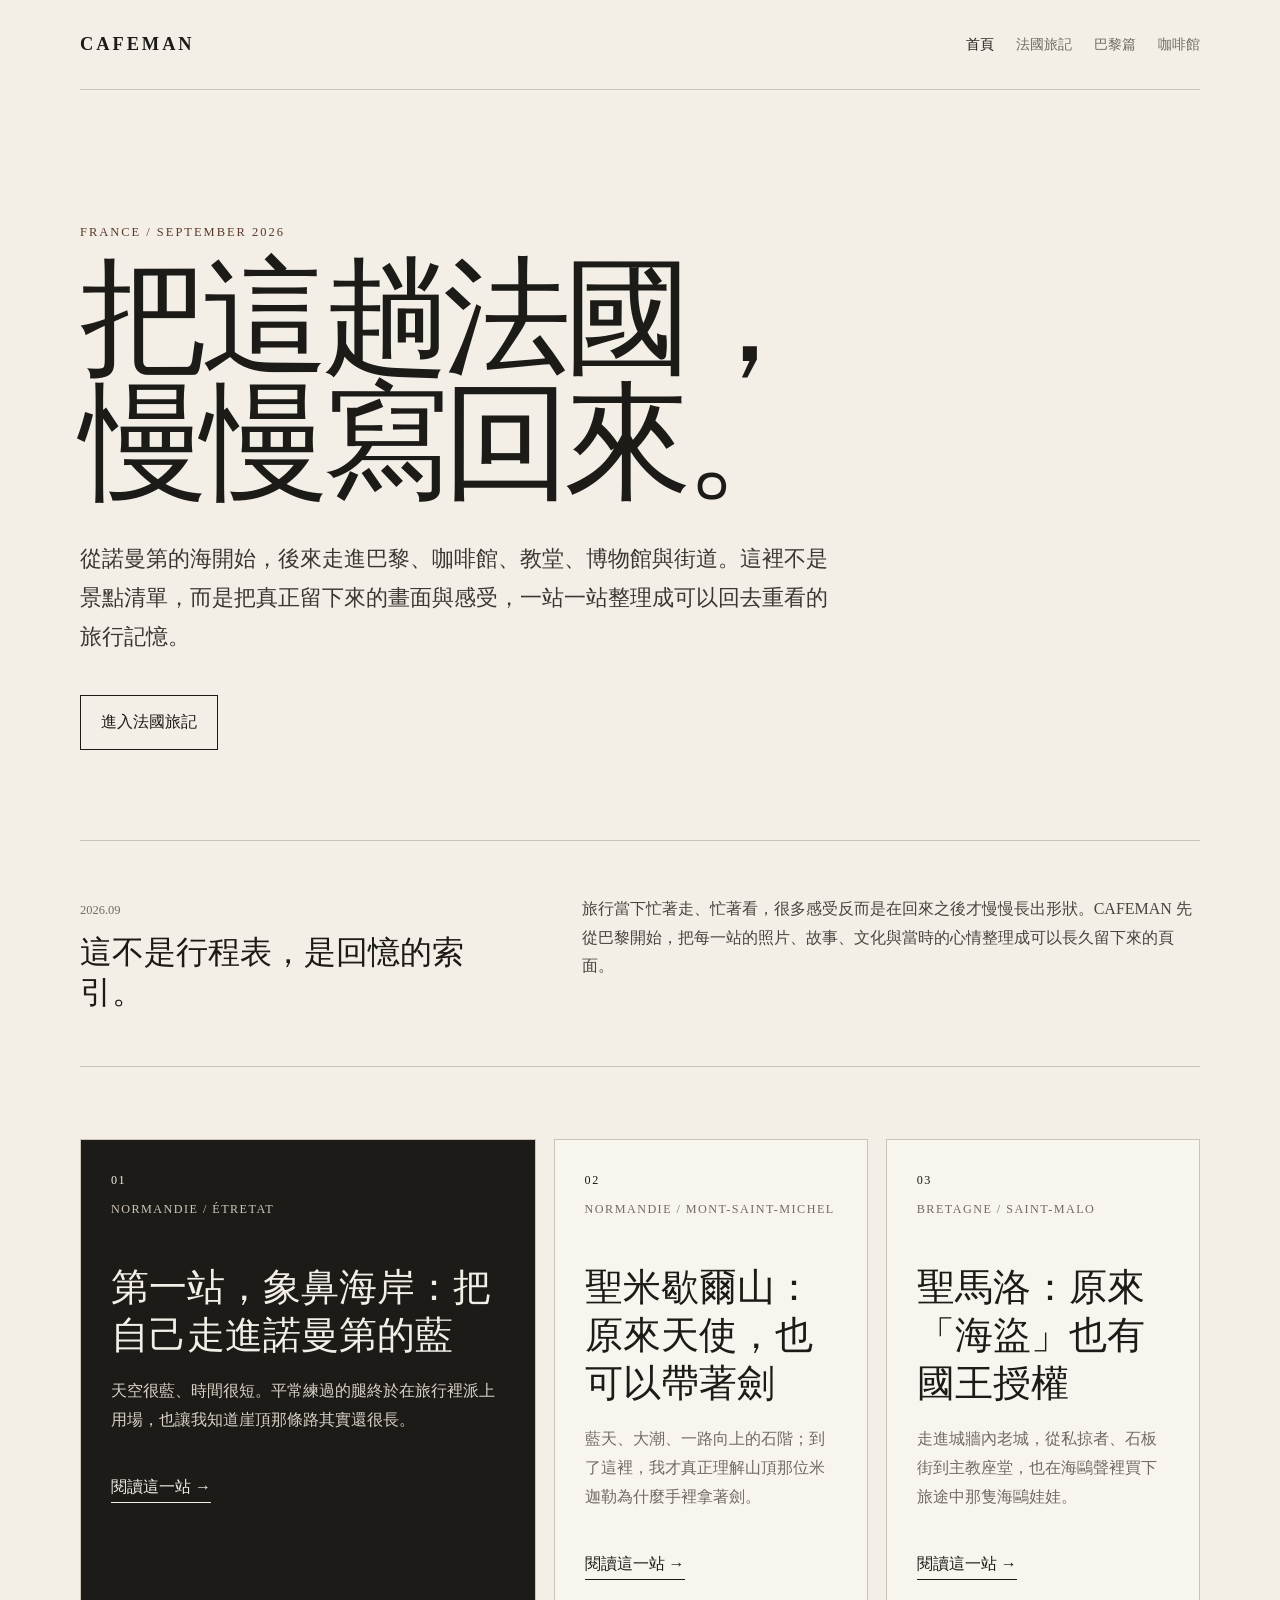
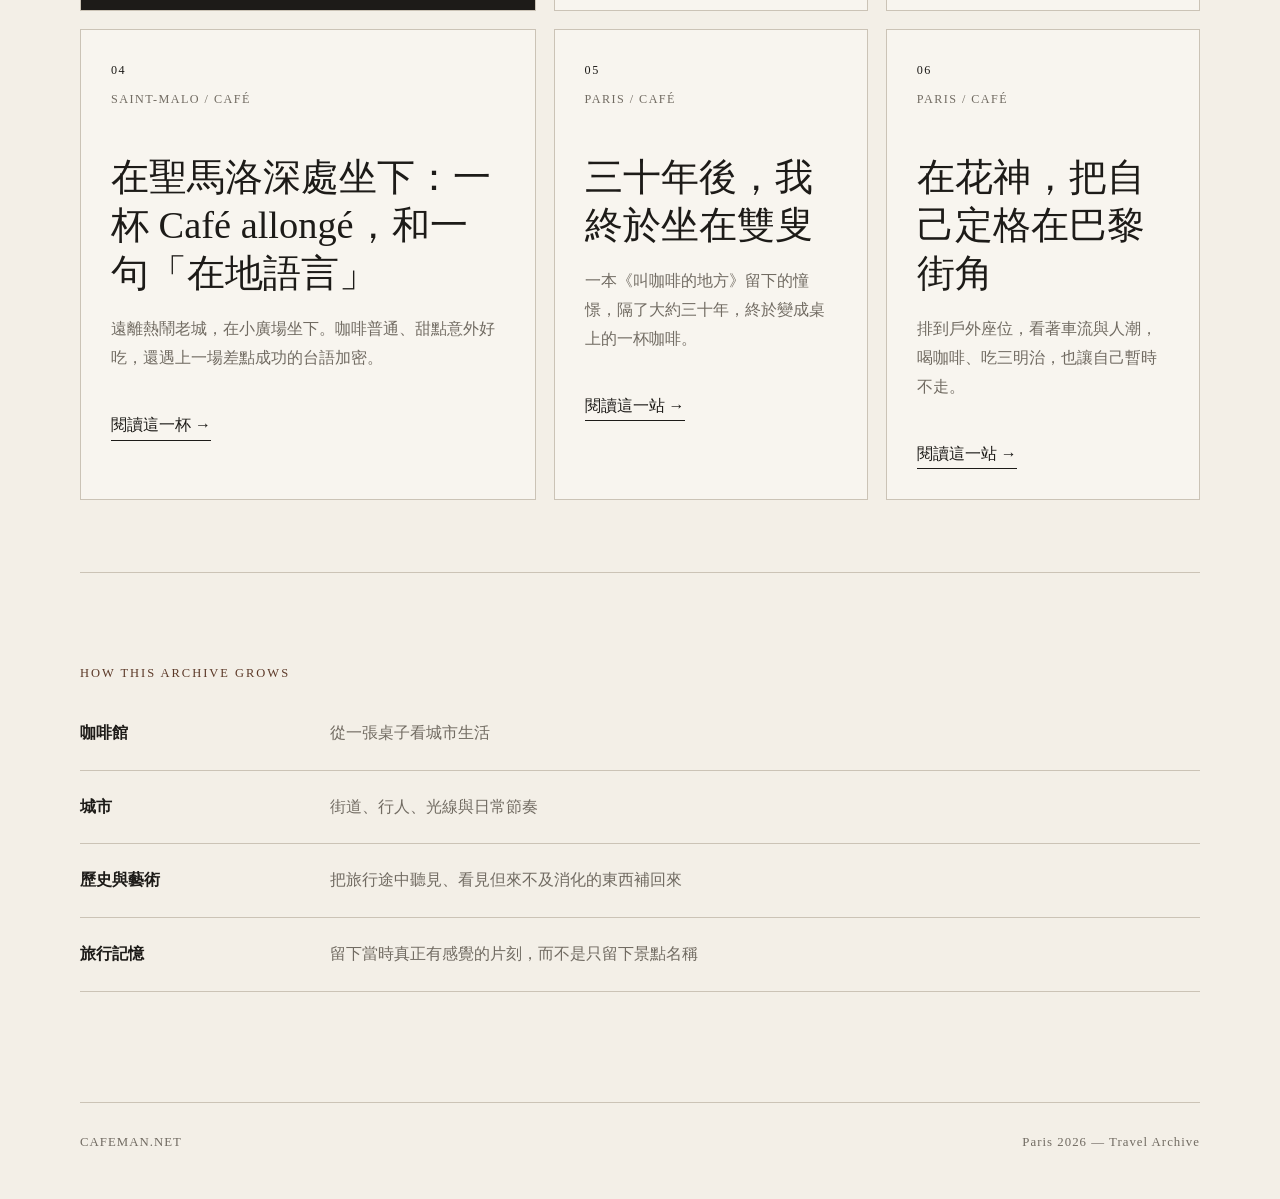
==== commit e84ed476: "Add Saint-Malo cafe to travel timeline" ====
--- a/index.html
+++ b/index.html
@@ -61,8 +61,16 @@
       <span class="journey-link">閱讀這一站 →</span>
     </a>
 
+    <a class="journey-card" href="culture/maison-du-sarrasin-saint-malo/index.html">
+      <span class="journey-no">04</span>
+      <span class="journey-type">Saint-Malo / Café</span>
+      <h3>在聖馬洛深處坐下：一杯 Café allongé，和一句「在地語言」</h3>
+      <p>遠離熱鬧老城，在小廣場坐下。咖啡普通、甜點意外好吃，還遇上一場差點成功的台語加密。</p>
+      <span class="journey-link">閱讀這一杯 →</span>
+    </a>
+
     <a class="journey-card" href="culture/les-deux-magots/index.html">
-      <span class="journey-no">04</span>
+      <span class="journey-no">05</span>
       <span class="journey-type">Paris / Café</span>
       <h3>三十年後，我終於坐在雙叟</h3>
       <p>一本《叫咖啡的地方》留下的憧憬，隔了大約三十年，終於變成桌上的一杯咖啡。</p>
@@ -70,7 +78,7 @@
     </a>
 
     <a class="journey-card" href="culture/cafe-de-flore/index.html">
-      <span class="journey-no">05</span>
+      <span class="journey-no">06</span>
       <span class="journey-type">Paris / Café</span>
       <h3>在花神，把自己定格在巴黎街角</h3>
       <p>排到戶外座位，看著車流與人潮，喝咖啡、吃三明治，也讓自己暫時不走。</p>
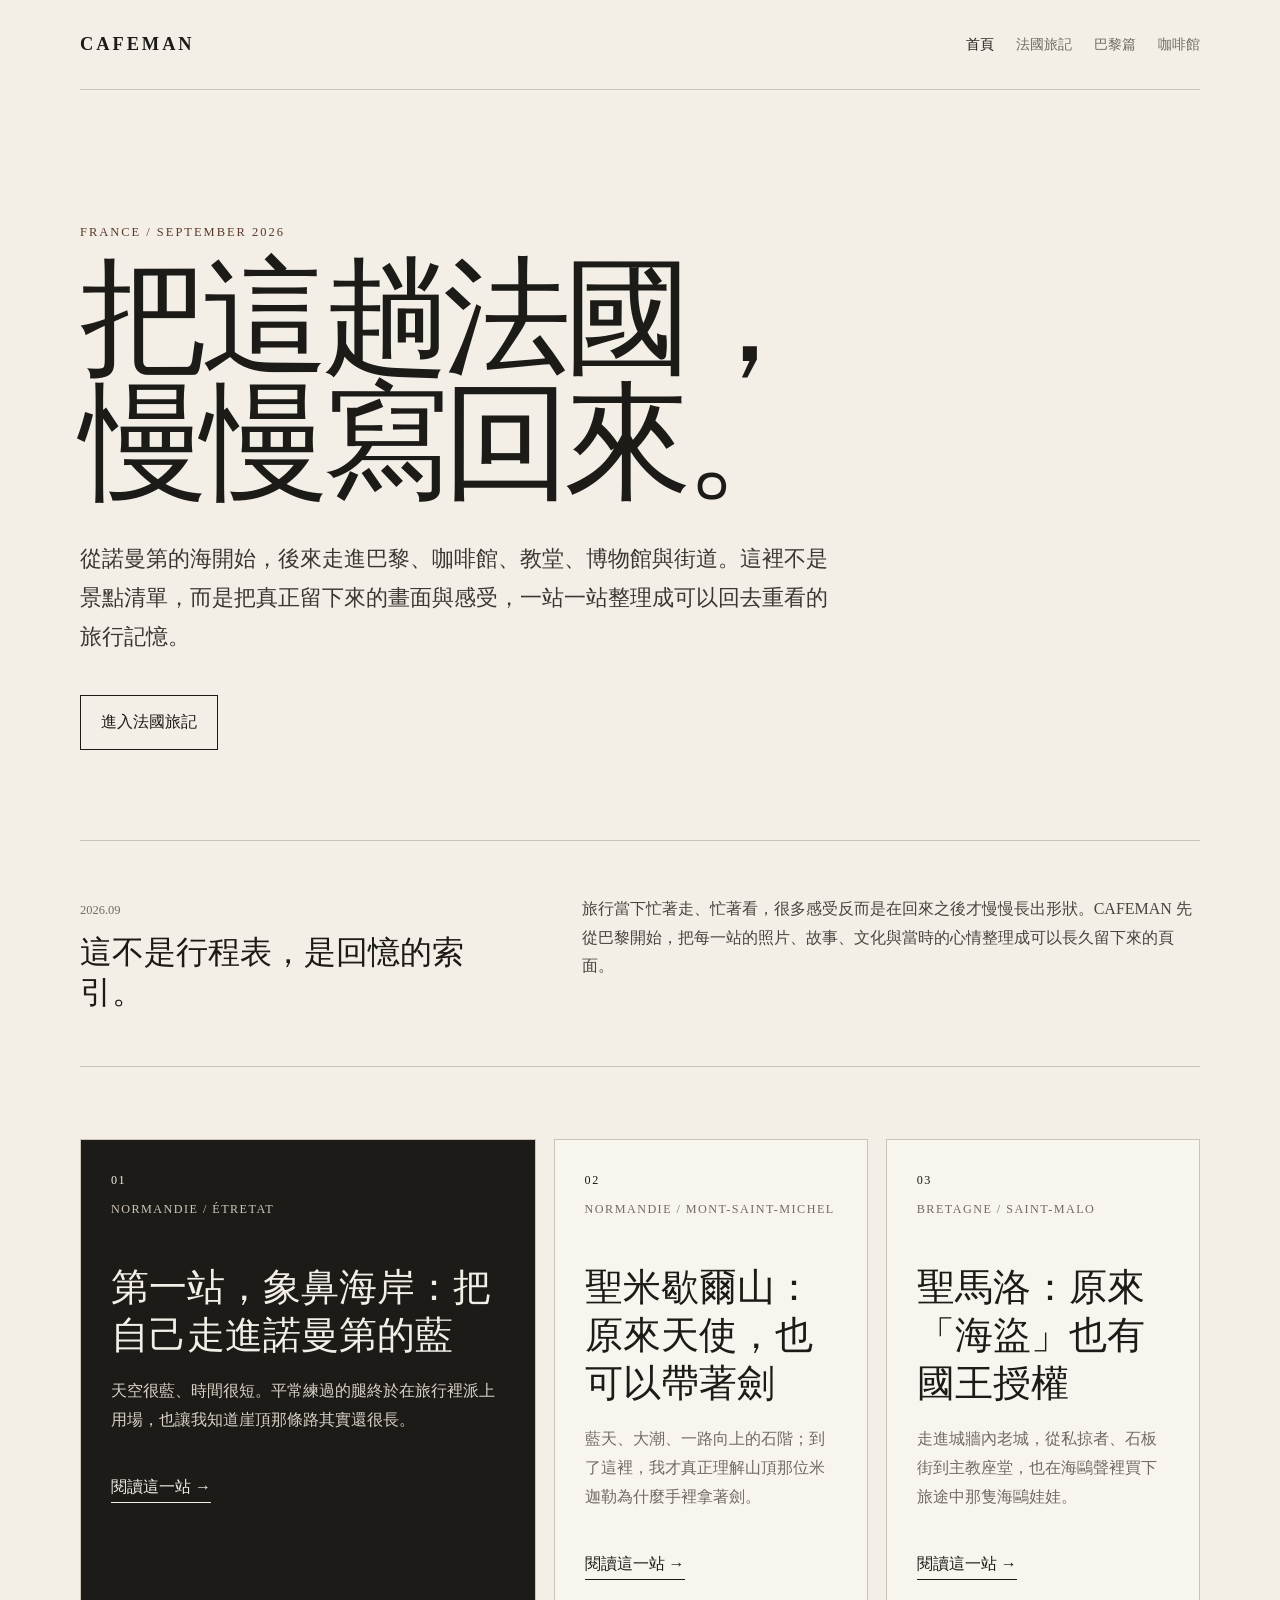
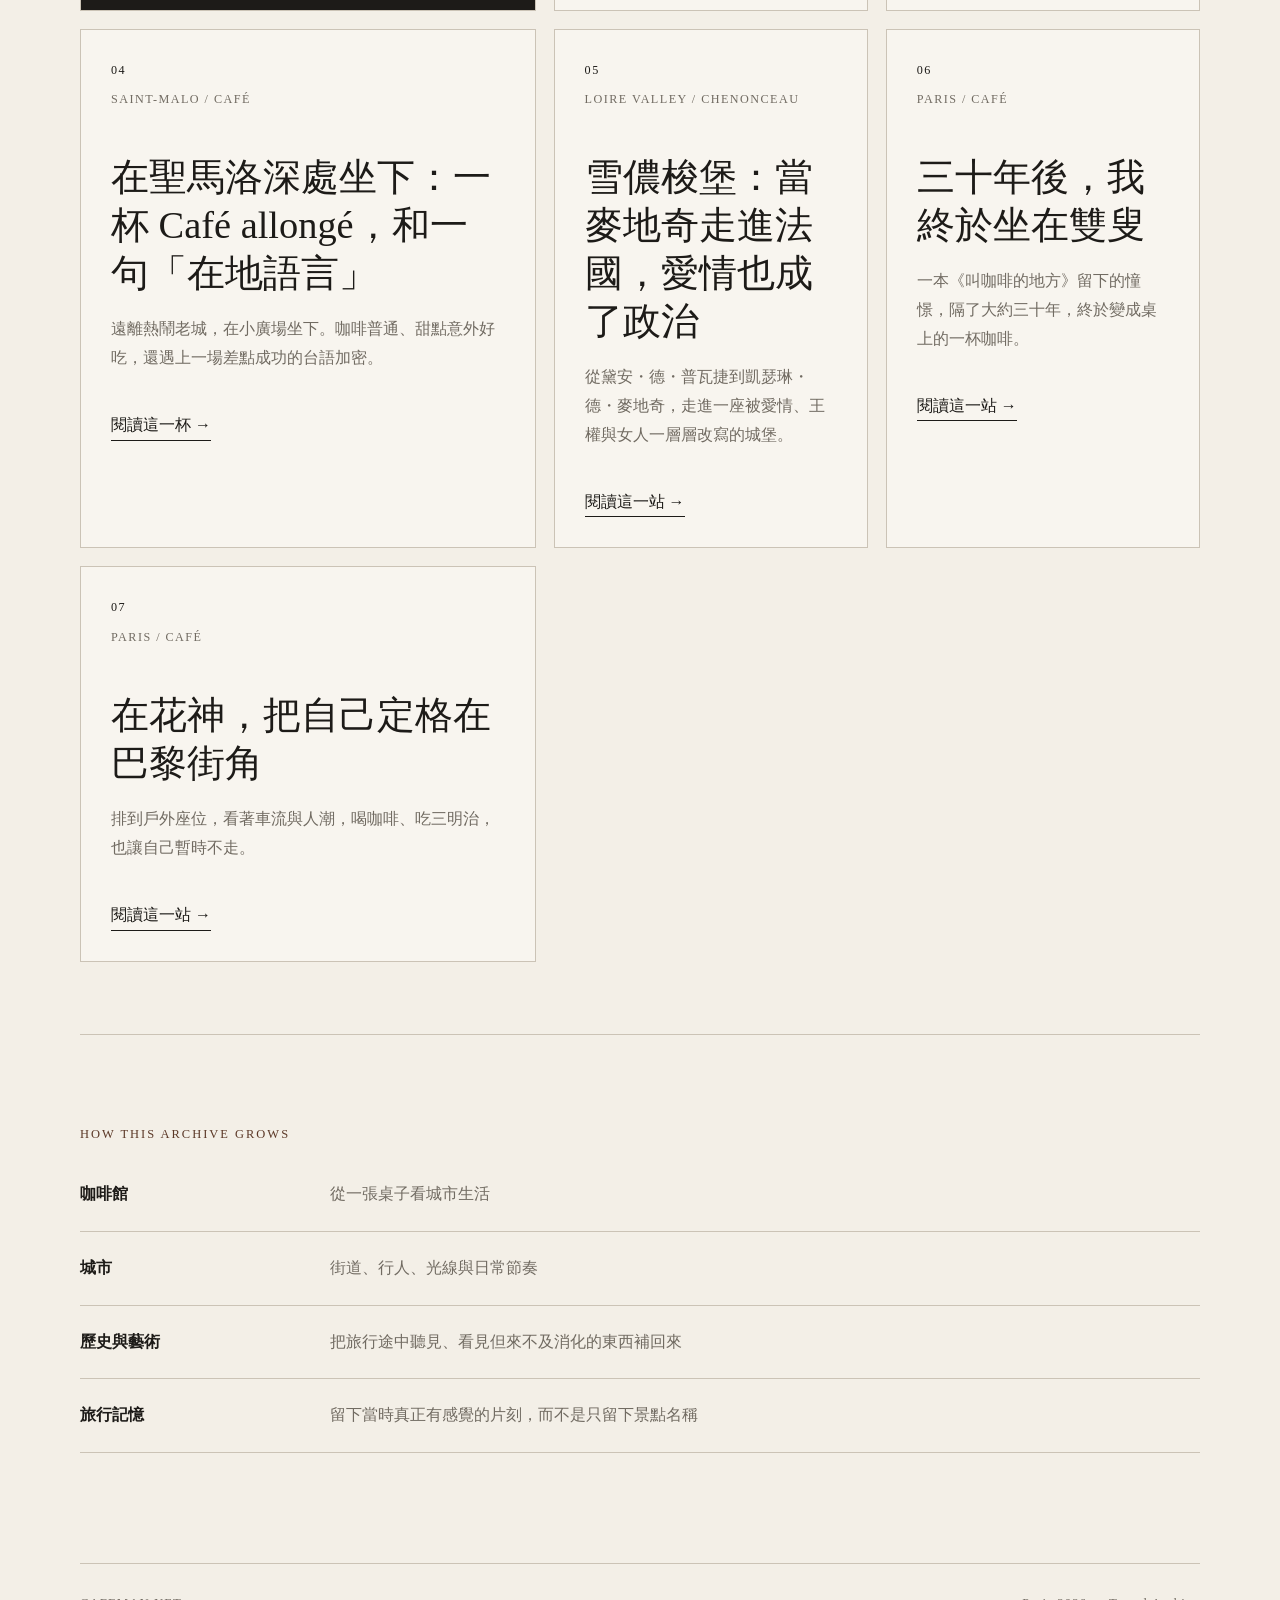
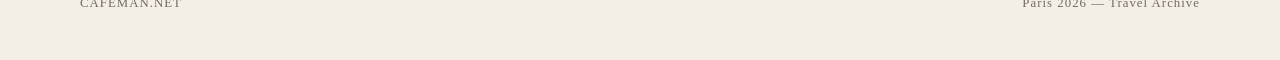
==== commit 45e710ea: "Add Chenonceau to travel timeline" ====
--- a/index.html
+++ b/index.html
@@ -69,8 +69,16 @@
       <span class="journey-link">閱讀這一杯 →</span>
     </a>
 
+    <a class="journey-card" href="france/chenonceau/index.html">
+      <span class="journey-no">05</span>
+      <span class="journey-type">Loire Valley / Chenonceau</span>
+      <h3>雪儂梭堡：當麥地奇走進法國，愛情也成了政治</h3>
+      <p>從黛安・德・普瓦捷到凱瑟琳・德・麥地奇，走進一座被愛情、王權與女人一層層改寫的城堡。</p>
+      <span class="journey-link">閱讀這一站 →</span>
+    </a>
+
     <a class="journey-card" href="culture/les-deux-magots/index.html">
-      <span class="journey-no">05</span>
+      <span class="journey-no">06</span>
       <span class="journey-type">Paris / Café</span>
       <h3>三十年後，我終於坐在雙叟</h3>
       <p>一本《叫咖啡的地方》留下的憧憬，隔了大約三十年，終於變成桌上的一杯咖啡。</p>
@@ -78,7 +86,7 @@
     </a>
 
     <a class="journey-card" href="culture/cafe-de-flore/index.html">
-      <span class="journey-no">06</span>
+      <span class="journey-no">07</span>
       <span class="journey-type">Paris / Café</span>
       <h3>在花神，把自己定格在巴黎街角</h3>
       <p>排到戶外座位，看著車流與人潮，喝咖啡、吃三明治，也讓自己暫時不走。</p>
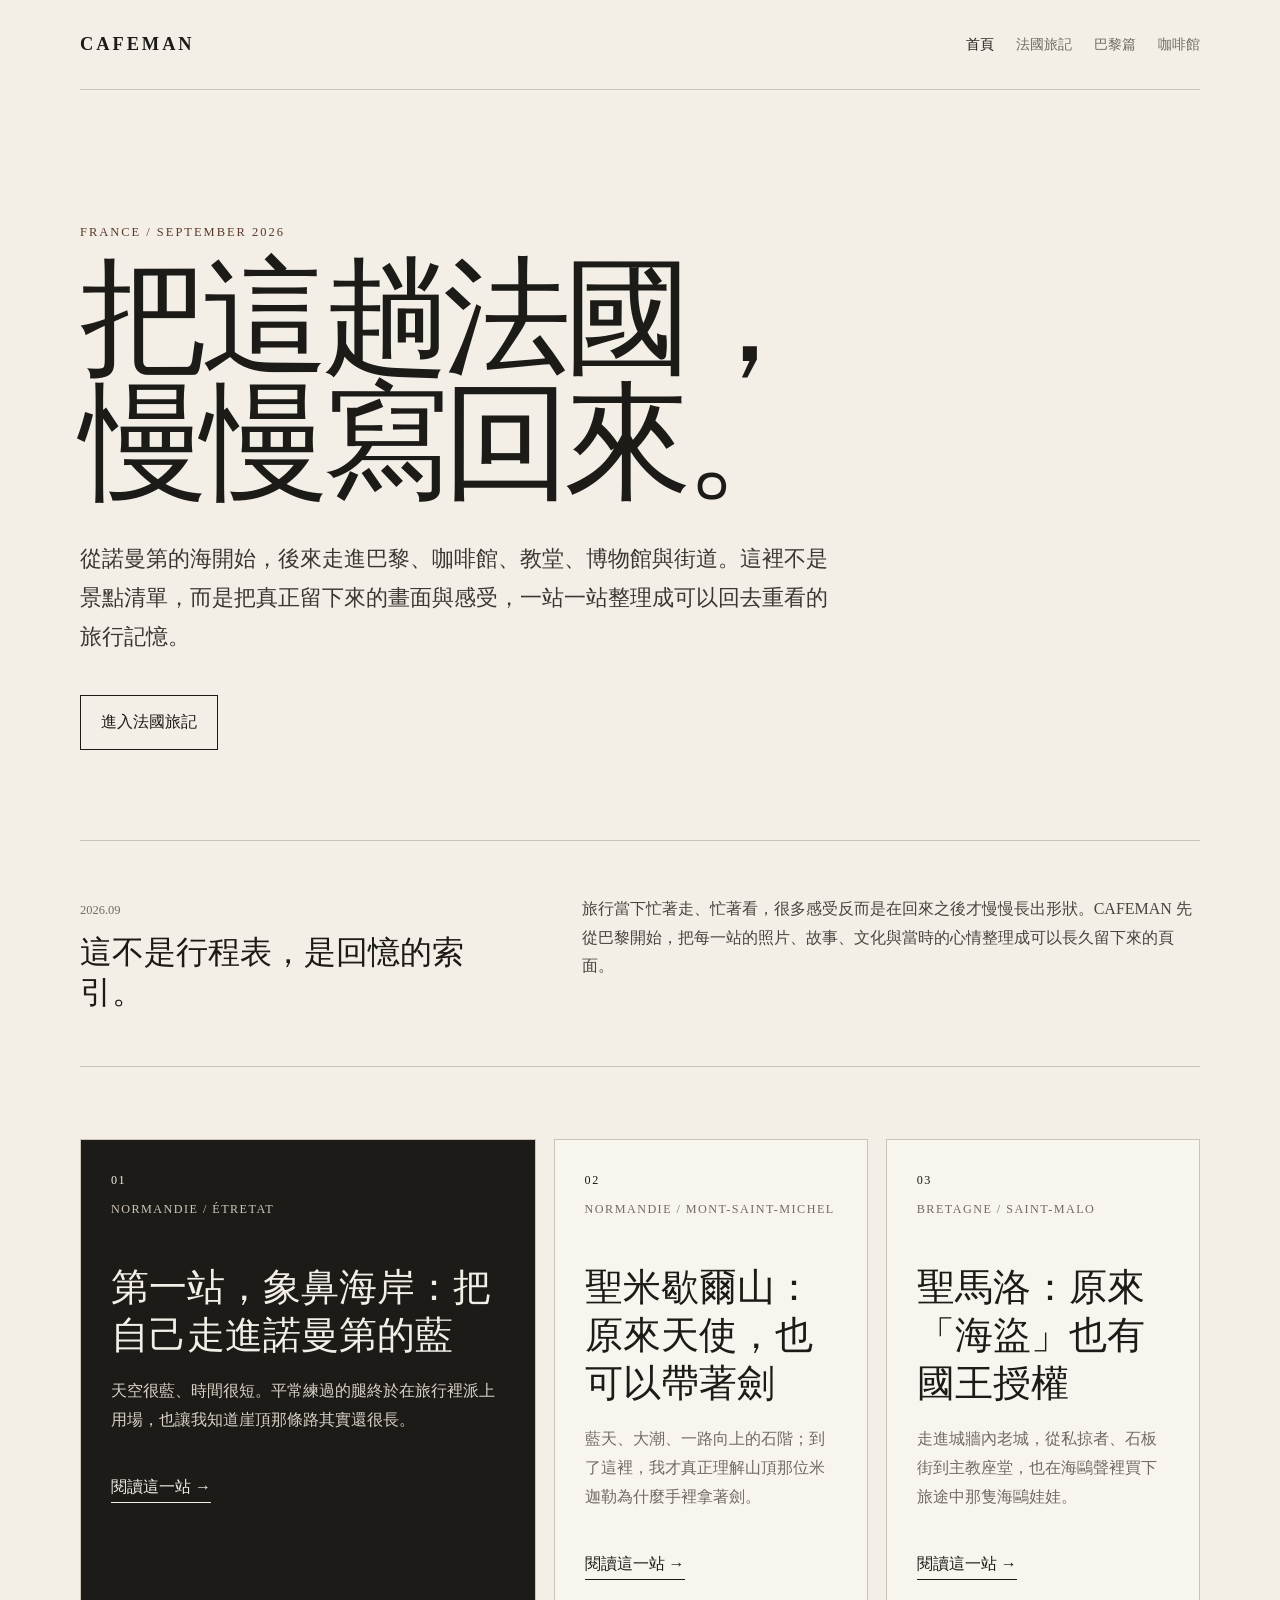
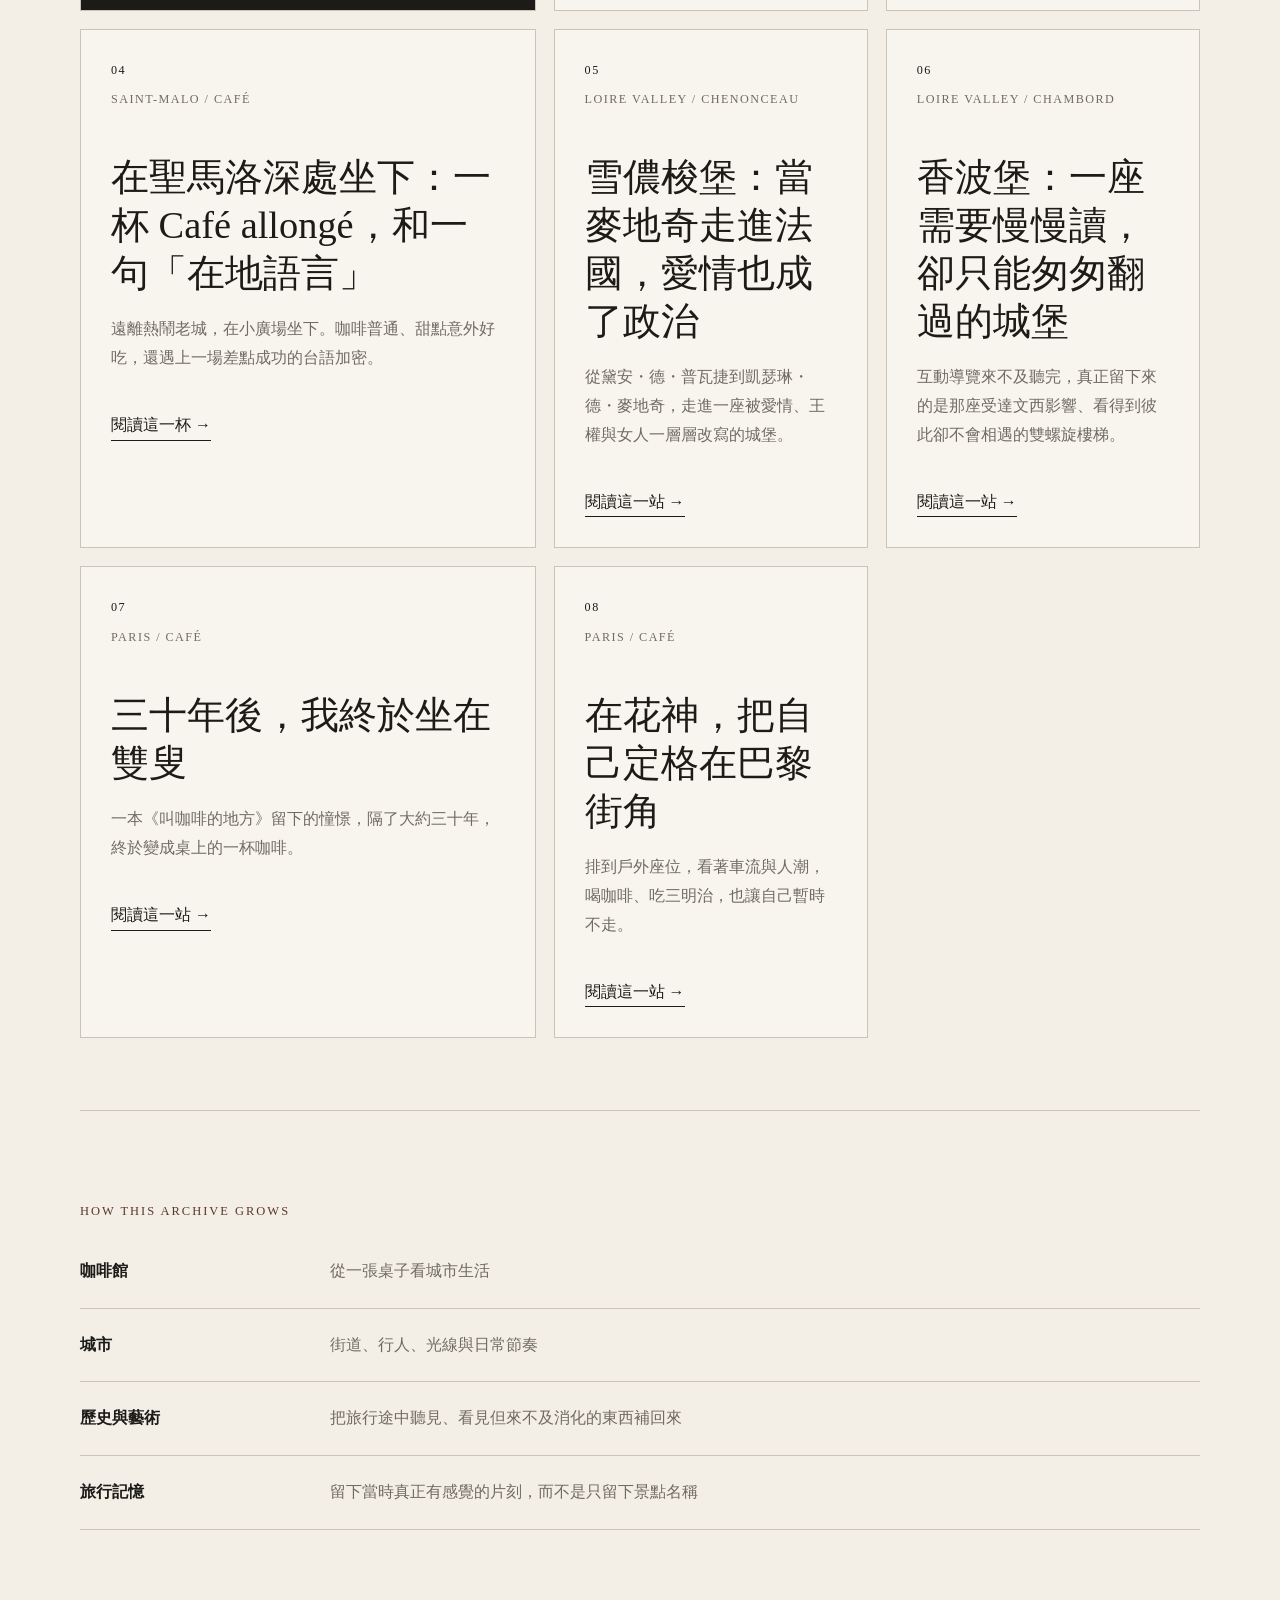
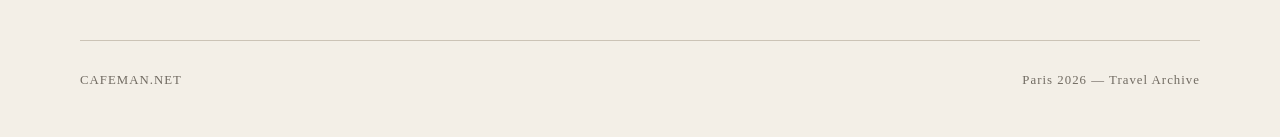
==== commit db28d459: "Add Chambord to travel timeline" ====
--- a/index.html
+++ b/index.html
@@ -77,8 +77,16 @@
       <span class="journey-link">閱讀這一站 →</span>
     </a>
 
+    <a class="journey-card" href="france/chambord/index.html">
+      <span class="journey-no">06</span>
+      <span class="journey-type">Loire Valley / Chambord</span>
+      <h3>香波堡：一座需要慢慢讀，卻只能匆匆翻過的城堡</h3>
+      <p>互動導覽來不及聽完，真正留下來的是那座受達文西影響、看得到彼此卻不會相遇的雙螺旋樓梯。</p>
+      <span class="journey-link">閱讀這一站 →</span>
+    </a>
+
     <a class="journey-card" href="culture/les-deux-magots/index.html">
-      <span class="journey-no">06</span>
+      <span class="journey-no">07</span>
       <span class="journey-type">Paris / Café</span>
       <h3>三十年後，我終於坐在雙叟</h3>
       <p>一本《叫咖啡的地方》留下的憧憬，隔了大約三十年，終於變成桌上的一杯咖啡。</p>
@@ -86,7 +94,7 @@
     </a>
 
     <a class="journey-card" href="culture/cafe-de-flore/index.html">
-      <span class="journey-no">07</span>
+      <span class="journey-no">08</span>
       <span class="journey-type">Paris / Café</span>
       <h3>在花神，把自己定格在巴黎街角</h3>
       <p>排到戶外座位，看著車流與人潮，喝咖啡、吃三明治，也讓自己暫時不走。</p>
